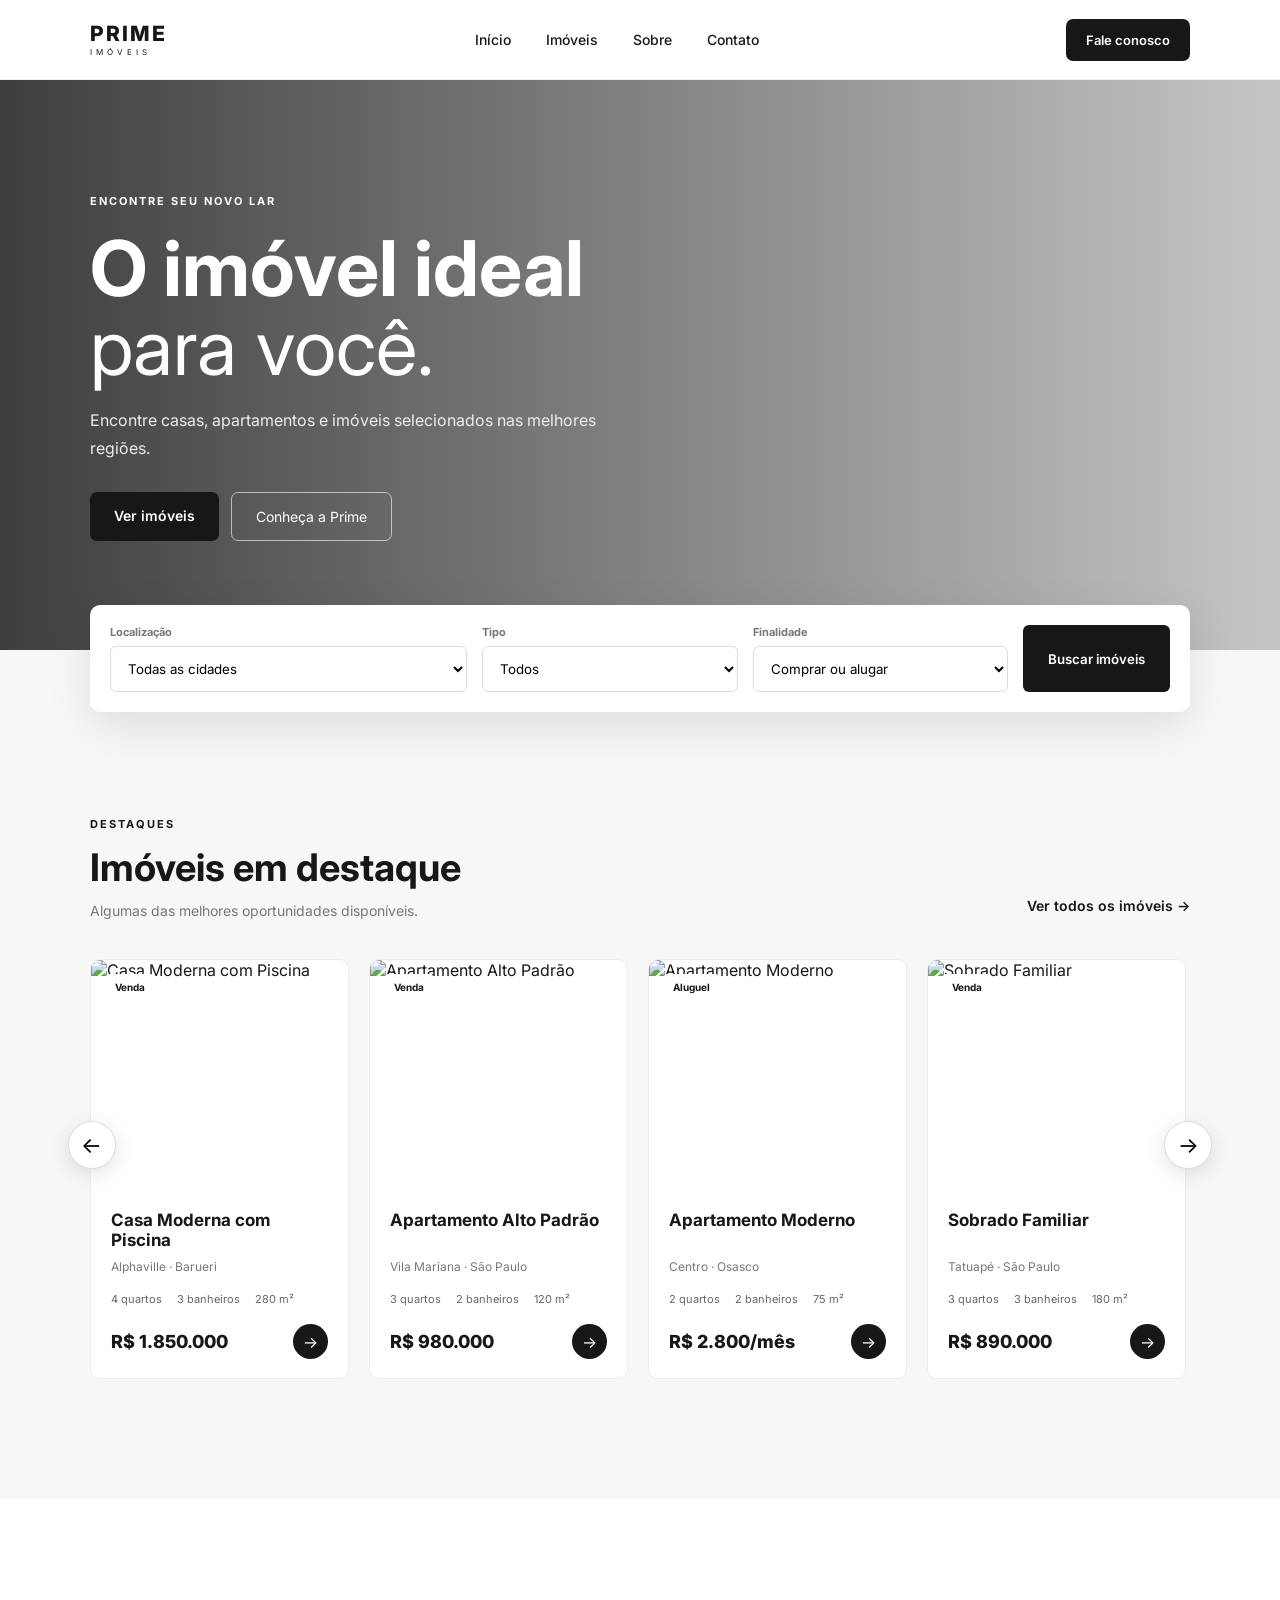
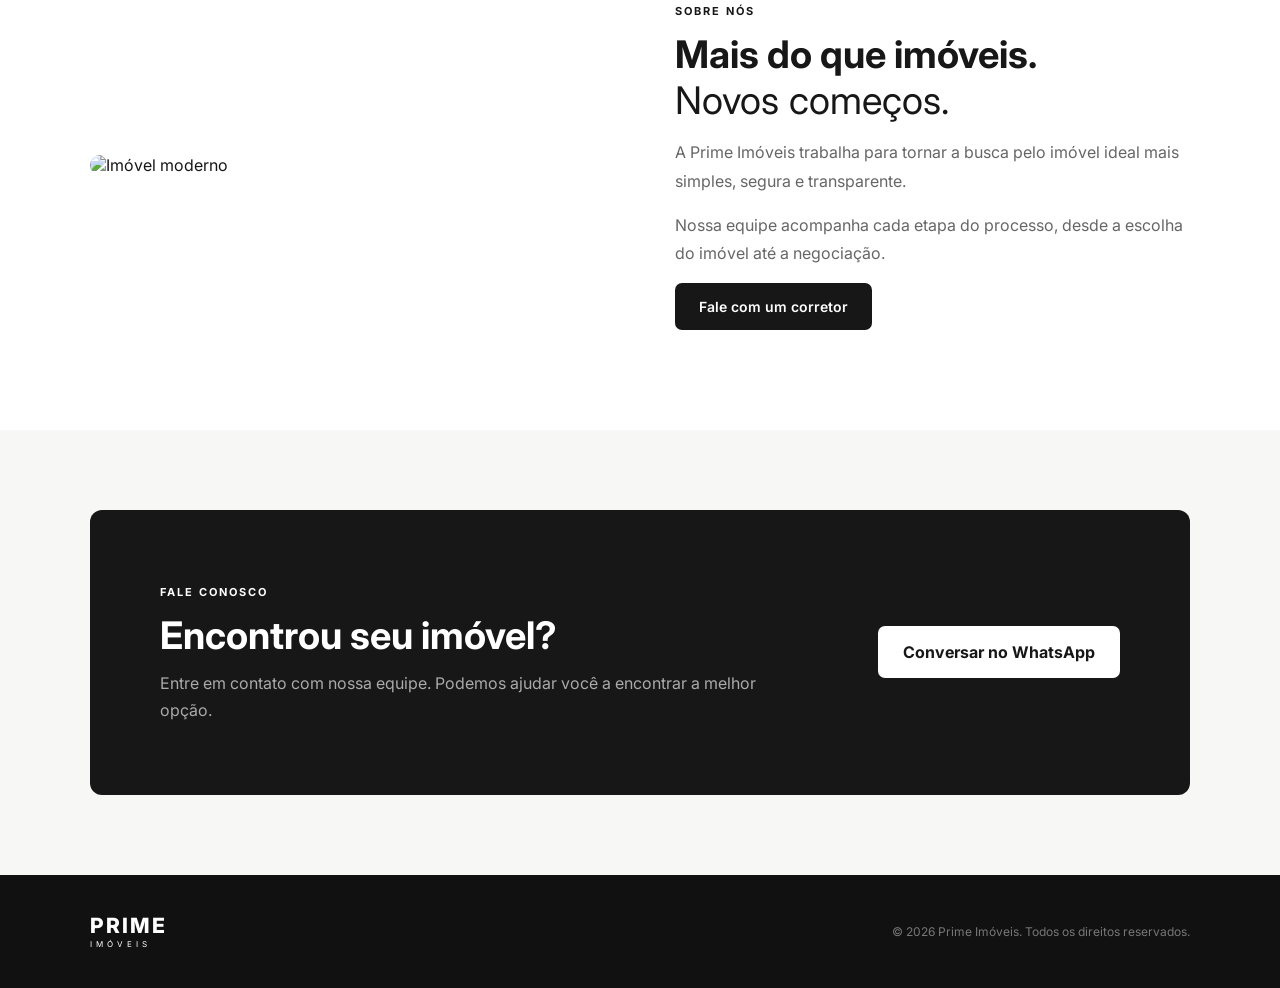
==== index.html @ d9574c22 "Add files via upload" ====
<!DOCTYPE html>
<html lang="pt-BR">

<head>

    <meta charset="UTF-8">

    <meta name="viewport" content="width=device-width, initial-scale=1.0">

    <link rel="icon" type="image/png" href="prime-imoveis-favicon.png">

    <title>Prime Imóveis</title>

    <link rel="stylesheet" href="style.css">

    <link rel="preconnect" href="https://fonts.googleapis.com">

    <link rel="preconnect"
          href="https://fonts.gstatic.com"
          crossorigin>

    <link
        href="https://fonts.googleapis.com/css2?family=Inter:wght@400;500;600;700;800&display=swap"
        rel="stylesheet"
    >

</head>


<body>


<!-- ================= HEADER ================= -->

<header class="header">

    <a href="index.html" class="logo">

        <span>PRIME</span>
        <small>IMÓVEIS</small>

    </a>


    <nav>

        <a href="#inicio">Início</a>

        <a href="#imoveis">Imóveis</a>

        <a href="#sobre">Sobre</a>

        <a href="#contato">Contato</a>

    </nav>


    <a
        href="#contato"
        class="btn-header"
    >
        Fale conosco
    </a>

</header>



<!-- ================= HERO ================= -->

<main>

<section class="hero" id="inicio">

    <div class="hero-content">

        <span class="tag">
            ENCONTRE SEU NOVO LAR
        </span>


        <h1>

            O imóvel ideal<br>

            <span>para você.</span>

        </h1>


        <p>

            Encontre casas, apartamentos e imóveis
            selecionados nas melhores regiões.

        </p>


        <div class="hero-buttons">

            <a
                href="#imoveis"
                class="btn-primary"
            >
                Ver imóveis
            </a>


            <a
                href="#sobre"
                class="btn-secondary"
            >
                Conheça a Prime
            </a>

        </div>

    </div>

</section>



<!-- ================= BUSCA ================= -->

<section class="search-section">

    <div class="search-box">


        <div class="search-item">

            <label>
                Localização
            </label>


            <select id="homeLocalizacao">

                <option value="">
                    Todas as cidades
                </option>

                <option value="Barueri">
                    Barueri
                </option>

                <option value="São Paulo">
                    São Paulo
                </option>

                <option value="Osasco">
                    Osasco
                </option>

                <option value="Santo André">
                    Santo André
                </option>

                <option value="Guarulhos">
                    Guarulhos
                </option>

                <option value="Carapicuíba">
                    Carapicuíba
                </option>

                <option value="São Bernardo do Campo">
                    São Bernardo do Campo
                </option>

                <option value="São Caetano do Sul">
                    São Caetano do Sul
                </option>

                <option value="Campinas">
                    Campinas
                </option>

                <option value="Sorocaba">
                    Sorocaba
                </option>

            </select>

        </div>



        <div class="search-item">

            <label>
                Tipo
            </label>


            <select id="homeTipo">

                <option value="">
                    Todos
                </option>

                <option value="Casa">
                    Casa
                </option>

                <option value="Apartamento">
                    Apartamento
                </option>

                <option value="Sobrado">
                    Sobrado
                </option>

                <option value="Studio">
                    Studio
                </option>

                <option value="Cobertura">
                    Cobertura
                </option>

            </select>

        </div>



        <div class="search-item">

            <label>
                Finalidade
            </label>


            <select id="homeFinalidade">

                <option value="">
                    Comprar ou alugar
                </option>

                <option value="Venda">
                    Venda
                </option>

                <option value="Aluguel">
                    Aluguel
                </option>

            </select>

        </div>



        <button
            class="btn-search"
            onclick="buscarImoveis()"
        >
            Buscar imóveis
        </button>


    </div>

</section>



<!-- ================= IMÓVEIS ================= -->

<section
    class="properties-section"
    id="imoveis"
>


    <div class="section-header">


        <div>

            <span class="section-tag">
                DESTAQUES
            </span>


            <h2>
                Imóveis em destaque
            </h2>


            <p>
                Algumas das melhores oportunidades disponíveis.
            </p>

        </div>



        <a
            href="imoveis.html"
            class="see-all"
        >
            Ver todos os imóveis →
        </a>


    </div>



    <!-- CARROSSEL -->

    <div class="carousel-wrapper">


        <button
            class="carousel-button left"
            onclick="rolarImoveis(-1)"
            aria-label="Imóveis anteriores"
        >
            ←
        </button>



        <div
            class="properties-carousel"
            id="carousel"
        >

            <!-- CARDS INSERIDOS PELO JAVASCRIPT -->

        </div>



        <button
            class="carousel-button right"
            onclick="rolarImoveis(1)"
            aria-label="Próximos imóveis"
        >
            →
        </button>


    </div>

</section>



<!-- ================= SOBRE ================= -->

<section
    class="about-section"
    id="sobre"
>


    <div class="about-image">

        <img
            src="https://images.unsplash.com/photo-1600607687939-ce8a6c25118c?auto=format&fit=crop&w=1200&q=80"
            alt="Imóvel moderno"
        >

    </div>



    <div class="about-content">

        <span class="section-tag">
            SOBRE NÓS
        </span>


        <h2>

            Mais do que imóveis.<br>

            <span>Novos começos.</span>

        </h2>


        <p>

            A Prime Imóveis trabalha para tornar a busca
            pelo imóvel ideal mais simples, segura e
            transparente.

        </p>


        <p>

            Nossa equipe acompanha cada etapa do processo,
            desde a escolha do imóvel até a negociação.

        </p>


        <a
            href="#contato"
            class="btn-primary"
        >
            Fale com um corretor
        </a>

    </div>

</section>



<!-- ================= CONTATO ================= -->

<section
    class="contact-section"
    id="contato"
>


    <div>

        <span class="section-tag">
            FALE CONOSCO
        </span>


        <h2>
            Encontrou seu imóvel?
        </h2>


        <p>

            Entre em contato com nossa equipe.
            Podemos ajudar você a encontrar a melhor opção.

        </p>

    </div>



    <a
        href="https://wa.me/5511999999999"
        target="_blank"
        rel="noopener noreferrer"
        class="btn-whatsapp"
    >
        Conversar no WhatsApp
    </a>


</section>

</main>



<!-- ================= MODAL ================= -->

<div
    class="modal"
    id="modal"
>


    <div class="modal-content">


        <button
            class="modal-close"
            onclick="fecharModal()"
            aria-label="Fechar"
        >
            ×
        </button>


        <img
            id="modalImagem"
            src=""
            alt=""
        >


        <div class="modal-info">


            <span id="modalFinalidade"></span>


            <h2 id="modalTitulo"></h2>


            <p id="modalLocalizacao"></p>


            <div class="modal-details">

                <span id="modalQuartos"></span>

                <span id="modalBanheiros"></span>

                <span id="modalArea"></span>

            </div>


            <strong id="modalPreco"></strong>


            <a
                id="modalWhatsapp"
                href="#"
                target="_blank"
                rel="noopener noreferrer"
                class="btn-primary"
            >
                Tenho interesse
            </a>


        </div>

    </div>

</div>



<!-- ================= FOOTER ================= -->

<footer>


    <a href="index.html" class="logo">

        <span>PRIME</span>

        <small>IMÓVEIS</small>

    </a>


    <p>
        © 2026 Prime Imóveis. Todos os direitos reservados.
    </p>


</footer>



<script src="script.js"></script>

</body>

</html>
---- style.css ----
/* =========================
   RESET
========================= */

* {
    margin: 0;
    padding: 0;
    box-sizing: border-box;
}

html {
    scroll-behavior: smooth;
}

body {
    font-family: "Inter", sans-serif;
    background: #f7f7f5;
    color: #171717;
    padding-top: 80px;
}

a {
    text-decoration: none;
    color: inherit;
}

button,
select {
    font-family: inherit;
}


/* =========================
   HEADER
========================= */

.header {
    height: 80px;
    padding: 0 7%;
    display: flex;
    align-items: center;
    justify-content: space-between;
    background: white;
    border-bottom: 1px solid #eeeeee;

    position: fixed;
    top: 0;
    left: 0;
    right: 0;

    z-index: 1000;
}


/* LOGO */

.logo {
    display: flex;
    flex-direction: column;
    line-height: 1;
    cursor: pointer;

    transition:
        opacity .25s ease,
        transform .25s ease;
}

.logo:hover {
    opacity: .75;
    transform: translateY(-1px);
}

.logo span {
    font-size: 21px;
    font-weight: 800;
    letter-spacing: 2px;
}

.logo small {
    font-size: 8px;
    letter-spacing: 4px;
    margin-top: 4px;
}


/* MENU */

.header nav {
    display: flex;
    gap: 35px;
}

.header nav a {
    position: relative;

    font-size: 14px;
    font-weight: 500;

    transition:
        opacity .25s ease,
        transform .25s ease;
}


/* LINHA DO MENU */

.header nav a::after {
    content: "";

    position: absolute;

    left: 0;
    bottom: -8px;

    width: 100%;
    height: 2px;

    background: #171717;

    transform: scaleX(0);
    transform-origin: left center;

    transition:
        transform .35s cubic-bezier(.4, 0, .2, 1);
}


/* HOVER DO MENU */

.header nav a:hover {
    opacity: .55;
    transform: translateY(-1px);
}


/* A LINHA CRESCE SUAVEMENTE */

.header nav a:hover::after {
    transform: scaleX(1);
}


/* =========================
   BOTÃO HEADER
========================= */

.btn-header {
    background: #171717;
    color: white;

    padding: 13px 20px;

    border-radius: 7px;

    font-size: 13px;
    font-weight: 600;

    transition:
        transform .25s ease,
        background .25s ease,
        box-shadow .25s ease;
}

.btn-header:hover {
    background: #2b2b2b;

    transform: translateY(-2px);

    box-shadow:
        0 8px 20px rgba(0, 0, 0, .15);
}

.btn-header:active {
    transform: translateY(0);
}


/* =========================
   HERO
========================= */

.hero {
    min-height: 570px;

    display: flex;
    align-items: center;

    padding: 70px 7%;

    background:
        linear-gradient(
            90deg,
            rgba(0, 0, 0, .75),
            rgba(0, 0, 0, .20)
        ),
        url("https://images.unsplash.com/photo-1600607687920-4e2a09cf159d?auto=format&fit=crop&w=1800&q=80");

    background-size: cover;
    background-position: center;

    color: white;
}

.hero-content {
    max-width: 650px;
}

.tag,
.section-tag {
    font-size: 11px;
    font-weight: 700;
    letter-spacing: 2px;
}

.hero h1 {
    font-size: clamp(48px, 6vw, 78px);
    line-height: 1.03;
    margin: 20px 0;
}

.hero h1 span {
    font-weight: 400;
}

.hero p {
    max-width: 520px;
    line-height: 1.7;
    color: #eeeeee;
}

.hero-buttons {
    display: flex;
    gap: 12px;
    margin-top: 30px;
}


/* =========================
   BOTÕES
========================= */

.btn-primary {
    display: inline-block;

    background: #171717;
    color: white;

    padding: 15px 24px;

    border-radius: 7px;

    font-size: 14px;
    font-weight: 600;

    border: none;
    cursor: pointer;

    transition:
        transform .25s ease,
        box-shadow .25s ease,
        background .25s ease;
}

.btn-primary:hover {
    background: #292929;

    transform: translateY(-3px);

    box-shadow:
        0 10px 25px rgba(0, 0, 0, .18);
}

.btn-primary:active {
    transform: translateY(-1px);
}


.btn-secondary {
    display: inline-block;

    border: 1px solid rgba(255, 255, 255, .6);
    color: white;

    padding: 15px 24px;

    border-radius: 7px;

    font-size: 14px;

    transition:
        transform .25s ease,
        background .25s ease,
        border-color .25s ease,
        box-shadow .25s ease;
}

.btn-secondary:hover {
    transform: translateY(-3px);

    background: rgba(255, 255, 255, .12);

    border-color: white;

    box-shadow:
        0 10px 25px rgba(0, 0, 0, .12);
}

.btn-secondary:active {
    transform: translateY(-1px);
}


/* =========================
   BUSCA
========================= */

.search-section {
    padding: 0 7%;
    margin-top: -45px;
    position: relative;
}

.search-box {
    background: white;

    padding: 20px;

    border-radius: 10px;

    box-shadow:
        0 15px 45px rgba(0, 0, 0, .10);

    display: grid;

    grid-template-columns:
        1.4fr
        1fr
        1fr
        auto;

    gap: 15px;
}

.search-item {
    display: flex;
    flex-direction: column;
    gap: 7px;
}

.search-item label,
.catalog-filters label {
    font-size: 11px;
    font-weight: 700;
    color: #777;
}

select {
    border: 1px solid #dddddd;
    background: white;

    padding: 13px;

    border-radius: 6px;

    outline: none;

    transition:
        border-color .2s ease,
        box-shadow .2s ease;
}

select:focus {
    border-color: #999;

    box-shadow:
        0 0 0 3px rgba(0, 0, 0, .05);
}

.btn-search {
    border: none;

    background: #171717;
    color: white;

    border-radius: 6px;

    padding: 0 25px;

    font-weight: 600;

    cursor: pointer;

    transition:
        background .25s ease,
        transform .25s ease,
        box-shadow .25s ease;
}

.btn-search:hover {
    background: #292929;

    transform: translateY(-2px);

    box-shadow:
        0 8px 18px rgba(0, 0, 0, .12);
}

.btn-search:active {
    transform: translateY(0);
}


/* =========================
   SEÇÃO IMÓVEIS
========================= */

.properties-section {
    padding: 100px 7%;
}

.section-header {
    display: flex;
    align-items: end;
    justify-content: space-between;

    margin-bottom: 35px;
}

.section-header h2,
.about-content h2,
.contact-section h2,
.catalog-top h1 {
    font-size: 38px;
    margin: 12px 0;
}

.section-header p,
.catalog-top p {
    color: #777;
    font-size: 14px;
}


/* VER TODOS */

.see-all {
    position: relative;

    font-size: 14px;
    font-weight: 600;

    padding-bottom: 5px;

    transition:
        opacity .25s ease,
        transform .25s ease;
}

.see-all::after {
    content: "";

    position: absolute;

    left: 0;
    bottom: 0;

    width: 100%;
    height: 1px;

    background: #171717;

    transform: scaleX(0);
    transform-origin: left;

    transition:
        transform .3s ease;
}

.see-all:hover {
    opacity: .65;
    transform: translateX(3px);
}

.see-all:hover::after {
    transform: scaleX(1);
}


/* =========================
   CARROSSEL
========================= */

.carousel-wrapper {
    position: relative;
    width: 100%;
}

.properties-carousel {
    display: flex;

    gap: 20px;

    overflow-x: auto;

    scroll-behavior: smooth;

    scroll-snap-type: x mandatory;

    scrollbar-width: none;

    padding: 5px 2px 20px;
}

.properties-carousel::-webkit-scrollbar {
    display: none;
}


.properties-carousel .property-card {
    flex: 0 0 calc(25% - 15px);

    scroll-snap-align: start;
}


/* =========================
   CARD
========================= */

.property-card {
    min-width: 0;

    background: white;

    border-radius: 10px;

    overflow: hidden;

    border: 1px solid #eeeeee;

    height: 420px;

    display: flex;
    flex-direction: column;

    cursor: pointer;

    transition:
        transform .3s ease,
        box-shadow .3s ease,
        border-color .3s ease;
}


/* HOVER */

.property-card:hover {
    transform: translateY(-5px);

    box-shadow:
        0 12px 35px rgba(0, 0, 0, .10);

    border-color: #e2e2e2;
}


/* FOCO PELO TECLADO */

.property-card:focus-visible {
    outline: 3px solid #171717;
    outline-offset: 3px;
}


/* IMAGEM */

.property-image {
    height: 230px;

    position: relative;

    flex-shrink: 0;

    overflow: hidden;
}

.property-image img {
    width: 100%;
    height: 100%;

    object-fit: cover;

    transition:
        transform .5s ease;
}


/* LEVE ZOOM AO PASSAR O MOUSE */

.property-card:hover .property-image img {
    transform: scale(1.035);
}


/* ETIQUETA */

.property-label {
    position: absolute;

    top: 14px;
    left: 14px;

    background: white;

    padding: 7px 10px;

    border-radius: 5px;

    font-size: 10px;
    font-weight: 700;
}


/* INFORMAÇÕES */

.property-info {
    padding: 20px;

    display: flex;
    flex-direction: column;

    flex: 1;
}


/* TÍTULO */

.property-info h3 {
    font-size: 17px;
    line-height: 1.2;

    margin-bottom: 8px;

    min-height: 41px;
}


/* LOCALIZAÇÃO */

.property-location {
    color: #777;

    font-size: 12px;

    margin-bottom: 18px;

    min-height: 15px;
}


/* DETALHES */

.property-details {
    display: flex;

    gap: 15px;

    font-size: 11px;

    color: #666;

    margin-bottom: 18px;

    min-height: 14px;
}


/* PREÇO + SETA */

.property-bottom {
    display: flex;

    align-items: center;
    justify-content: space-between;

    margin-top: auto;
}

.property-price {
    font-size: 18px;
    font-weight: 800;
}


/* =========================
   SETA VISUAL DO CARD
========================= */

.property-arrow {
    width: 35px;
    height: 35px;

    border: none;

    border-radius: 50%;

    background: #171717;
    color: white;

    display: flex;
    align-items: center;
    justify-content: center;

    font-size: 16px;

    transition:
        transform .25s ease,
        background .25s ease,
        box-shadow .25s ease;
}


/* A seta acompanha o hover do card */

.property-card:hover .property-arrow {
    transform: translateX(3px);

    background: #333;

    box-shadow:
        0 5px 15px rgba(0, 0, 0, .12);
}


/* =========================
   SETAS DO CARROSSEL
========================= */

.carousel-button {
    position: absolute;

    top: 43%;

    transform: translateY(-50%);

    z-index: 10;

    width: 48px;
    height: 48px;

    border-radius: 50%;

    border: 1px solid #ddd;

    background: white;

    font-size: 22px;

    cursor: pointer;

    box-shadow:
        0 5px 20px rgba(0, 0, 0, .12);

    transition:
        transform .2s ease,
        box-shadow .2s ease,
        background .2s ease;
}

.carousel-button:hover {
    transform:
        translateY(-50%)
        scale(1.08);

    background: #fafafa;

    box-shadow:
        0 8px 25px rgba(0, 0, 0, .18);
}

.carousel-button:active {
    transform:
        translateY(-50%)
        scale(.95);
}

.carousel-button.left {
    left: -22px;
}

.carousel-button.right {
    right: -22px;
}


/* =========================
   SOBRE
========================= */

.about-section {
    padding: 100px 7%;

    display: grid;

    grid-template-columns: 1fr 1fr;

    gap: 70px;

    align-items: center;

    background: white;
}

.about-image img {
    width: 100%;
    height: 500px;

    object-fit: cover;

    border-radius: 10px;
}

.about-content p {
    color: #666;

    line-height: 1.8;

    margin: 15px 0;
}

.about-content h2 span {
    font-weight: 400;
}


/* =========================
   CONTATO
========================= */

.contact-section {
    margin: 80px 7%;

    padding: 70px;

    background: #171717;

    color: white;

    border-radius: 12px;

    display: flex;

    align-items: center;
    justify-content: space-between;

    gap: 30px;
}

.contact-section p {
    color: #aaa;

    max-width: 600px;

    line-height: 1.7;
}


/* BOTÃO WHATSAPP */

.btn-whatsapp {
    background: white;
    color: #171717;

    padding: 16px 25px;

    border-radius: 7px;

    font-weight: 700;

    white-space: nowrap;

    display: inline-block;

    transition:
        transform .25s ease,
        box-shadow .25s ease,
        background .25s ease;
}

.btn-whatsapp:hover {
    transform: translateY(-3px);

    background: #f2f2f2;

    box-shadow:
        0 10px 25px rgba(0, 0, 0, .18);
}

.btn-whatsapp:active {
    transform: translateY(-1px);
}


/* =========================
   PÁGINA TODOS
========================= */

.all-properties {
    padding: 70px 7% 100px;
}

.catalog-top {
    margin-bottom: 40px;
}


/* VOLTAR */

.back-button {
    display: block;

    width: fit-content;

    margin-bottom: 28px;

    font-size: 14px;
    font-weight: 600;

    color: #555;

    transition:
        transform .25s ease,
        color .25s ease;
}

.back-button:hover {
    color: #171717;

    transform: translateX(-4px);
}


/* FILTROS */

.catalog-filters {
    display: grid;

    grid-template-columns:
        1fr 1fr 1fr;

    gap: 15px;

    background: white;

    padding: 20px;

    border-radius: 10px;

    margin-bottom: 40px;

    border: 1px solid #eee;
}

.catalog-filters div {
    display: flex;

    flex-direction: column;

    gap: 7px;
}


/* GRID */

.all-properties-grid {
    display: grid;

    grid-template-columns:
        repeat(4, 1fr);

    gap: 25px;
}


/* CARDS DO CATÁLOGO */

.all-properties-grid .property-card {
    height: 420px;
}


/* =========================
   MODAL
========================= */

.modal {
    position: fixed;

    inset: 0;

    background: rgba(0, 0, 0, .7);

    display: none;

    align-items: center;
    justify-content: center;

    padding: 20px;

    z-index: 1100;
}

.modal.active {
    display: flex;
}

.modal-content {
    width: 900px;

    max-width: 100%;

    max-height: 90vh;

    overflow: auto;

    background: white;

    border-radius: 12px;

    position: relative;

    animation: modalEntrada .25s ease;
}

@keyframes modalEntrada {

    from {
        opacity: 0;
        transform: translateY(15px) scale(.98);
    }

    to {
        opacity: 1;
        transform: translateY(0) scale(1);
    }

}

.modal-content > img {
    width: 100%;
    height: 350px;

    object-fit: cover;
}

.modal-info {
    padding: 30px;
}

.modal-info > span {
    font-size: 11px;
    font-weight: 700;
}

.modal-info h2 {
    margin: 10px 0;
    font-size: 28px;
}

.modal-info p {
    color: #777;
}

.modal-details {
    display: flex;

    gap: 20px;

    margin: 20px 0;
}

.modal-info strong {
    display: block;

    font-size: 25px;

    margin-bottom: 25px;
}

.modal-close {
    position: absolute;

    right: 15px;
    top: 15px;

    width: 40px;
    height: 40px;

    border: none;

    border-radius: 50%;

    background: white;

    font-size: 25px;

    cursor: pointer;

    z-index: 2;

    transition:
        transform .2s ease,
        background .2s ease;
}

.modal-close:hover {
    transform: rotate(90deg);

    background: #f0f0f0;
}


/* =========================
   FOOTER
========================= */

footer {
    background: #111;

    color: white;

    padding: 40px 7%;

    display: flex;

    align-items: center;
    justify-content: space-between;
}

footer p {
    color: #777;

    font-size: 12px;
}


/* =========================
   RESPONSIVO
========================= */

@media (max-width: 1100px) {

    .properties-carousel .property-card {
        flex-basis:
            calc(33.333% - 14px);
    }

    .all-properties-grid {
        grid-template-columns:
            repeat(3, 1fr);
    }

}


@media (max-width: 800px) {

    .header nav,
    .btn-header {
        display: none;
    }

    .search-box {
        grid-template-columns: 1fr;
    }

    .btn-search {
        padding: 15px;
    }

    .properties-carousel .property-card {
        flex-basis:
            calc(50% - 10px);
    }

    .about-section {
        grid-template-columns: 1fr;
    }

    .contact-section {
        flex-direction: column;

        align-items: flex-start;

        padding: 40px;
    }

    .all-properties-grid {
        grid-template-columns:
            repeat(2, 1fr);
    }

}


@media (max-width: 550px) {

    body {
        padding-top: 70px;
    }

    .header {
        height: 70px;
    }

    .hero {
        min-height: 500px;
    }

    .hero h1 {
        font-size: 45px;
    }

    .hero-buttons {
        flex-direction: column;
        align-items: flex-start;
    }

    .section-header {
        display: block;
    }

    .see-all {
        display: inline-block;

        margin-top: 20px;
    }

    .properties-carousel .property-card {
        flex-basis: 85%;
    }

    .carousel-button {
        width: 38px;
        height: 38px;
    }

    .carousel-button.left {
        left: -8px;
    }

    .carousel-button.right {
        right: -8px;
    }

    .catalog-filters {
        grid-template-columns: 1fr;
    }

    .all-properties-grid {
        grid-template-columns: 1fr;
    }

    .about-image img {
        height: 350px;
    }

    footer {
        flex-direction: column;

        gap: 20px;

        align-items: flex-start;
    }

}
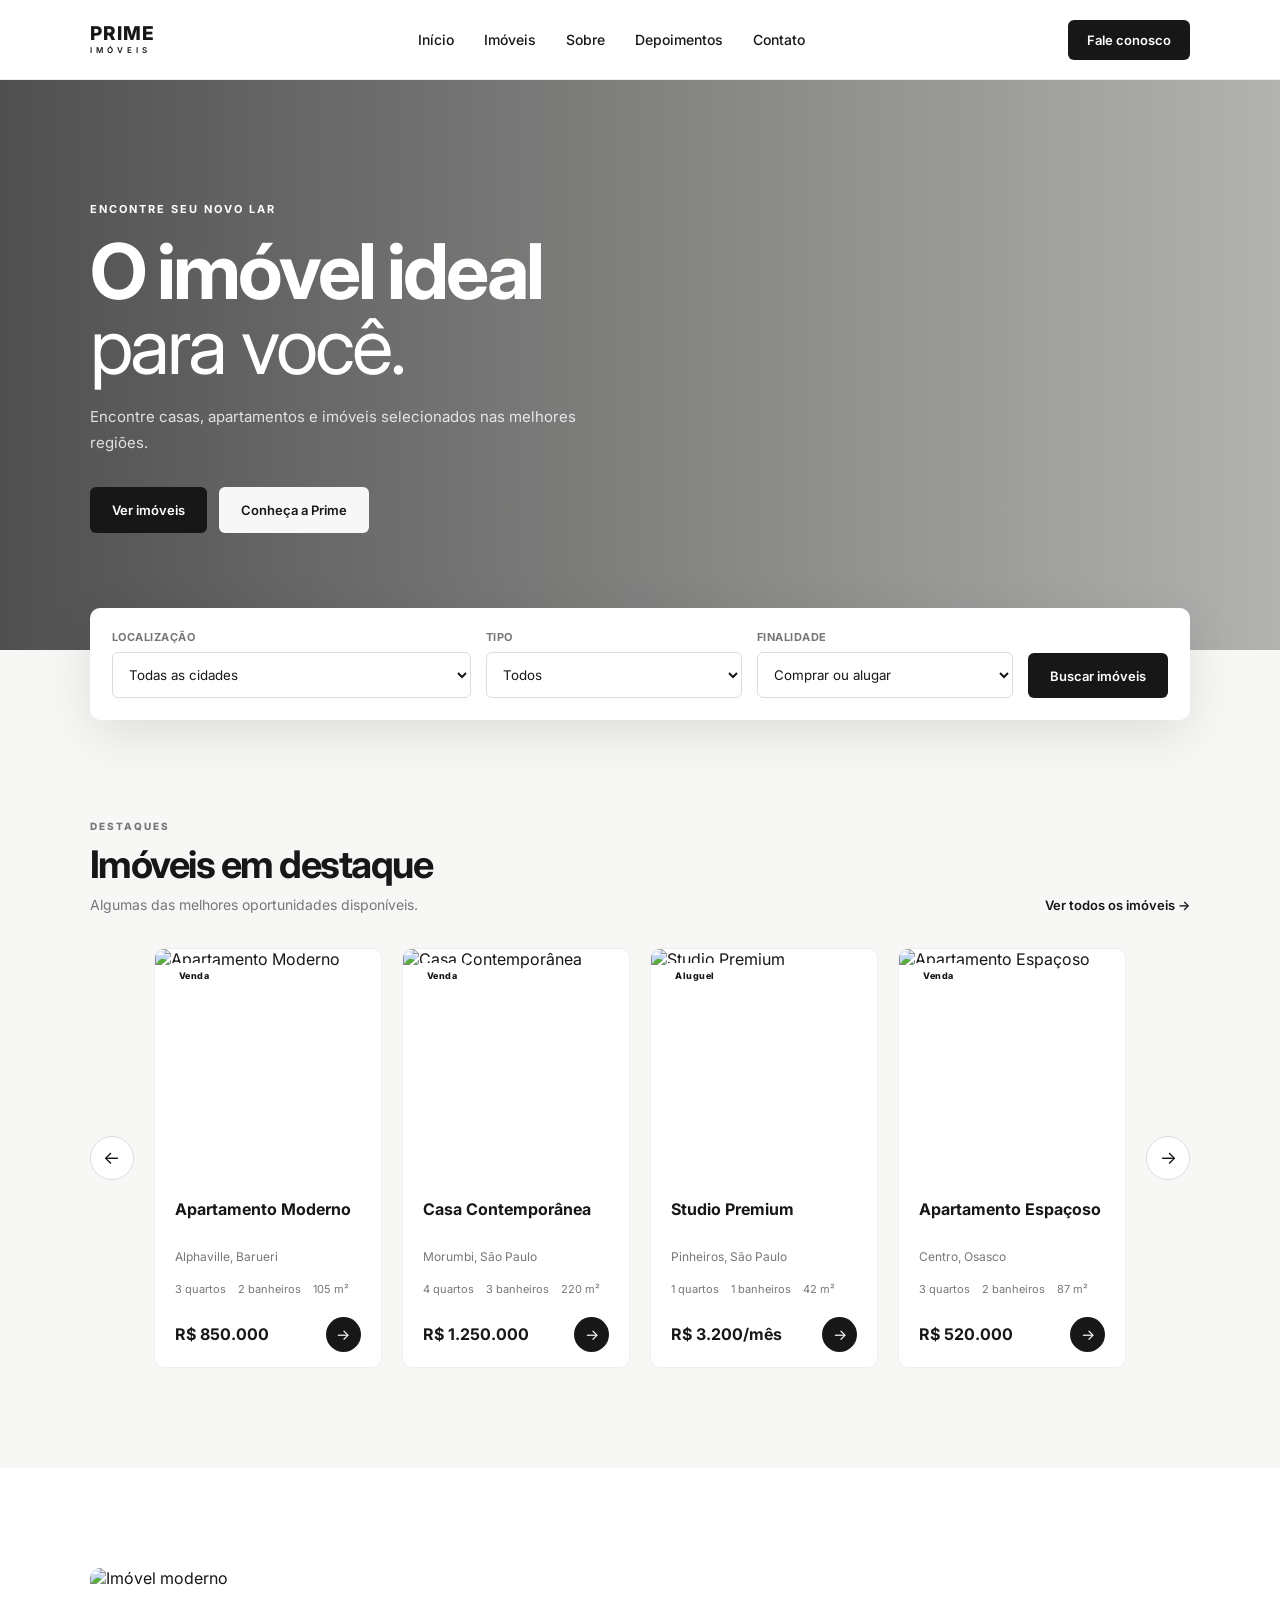
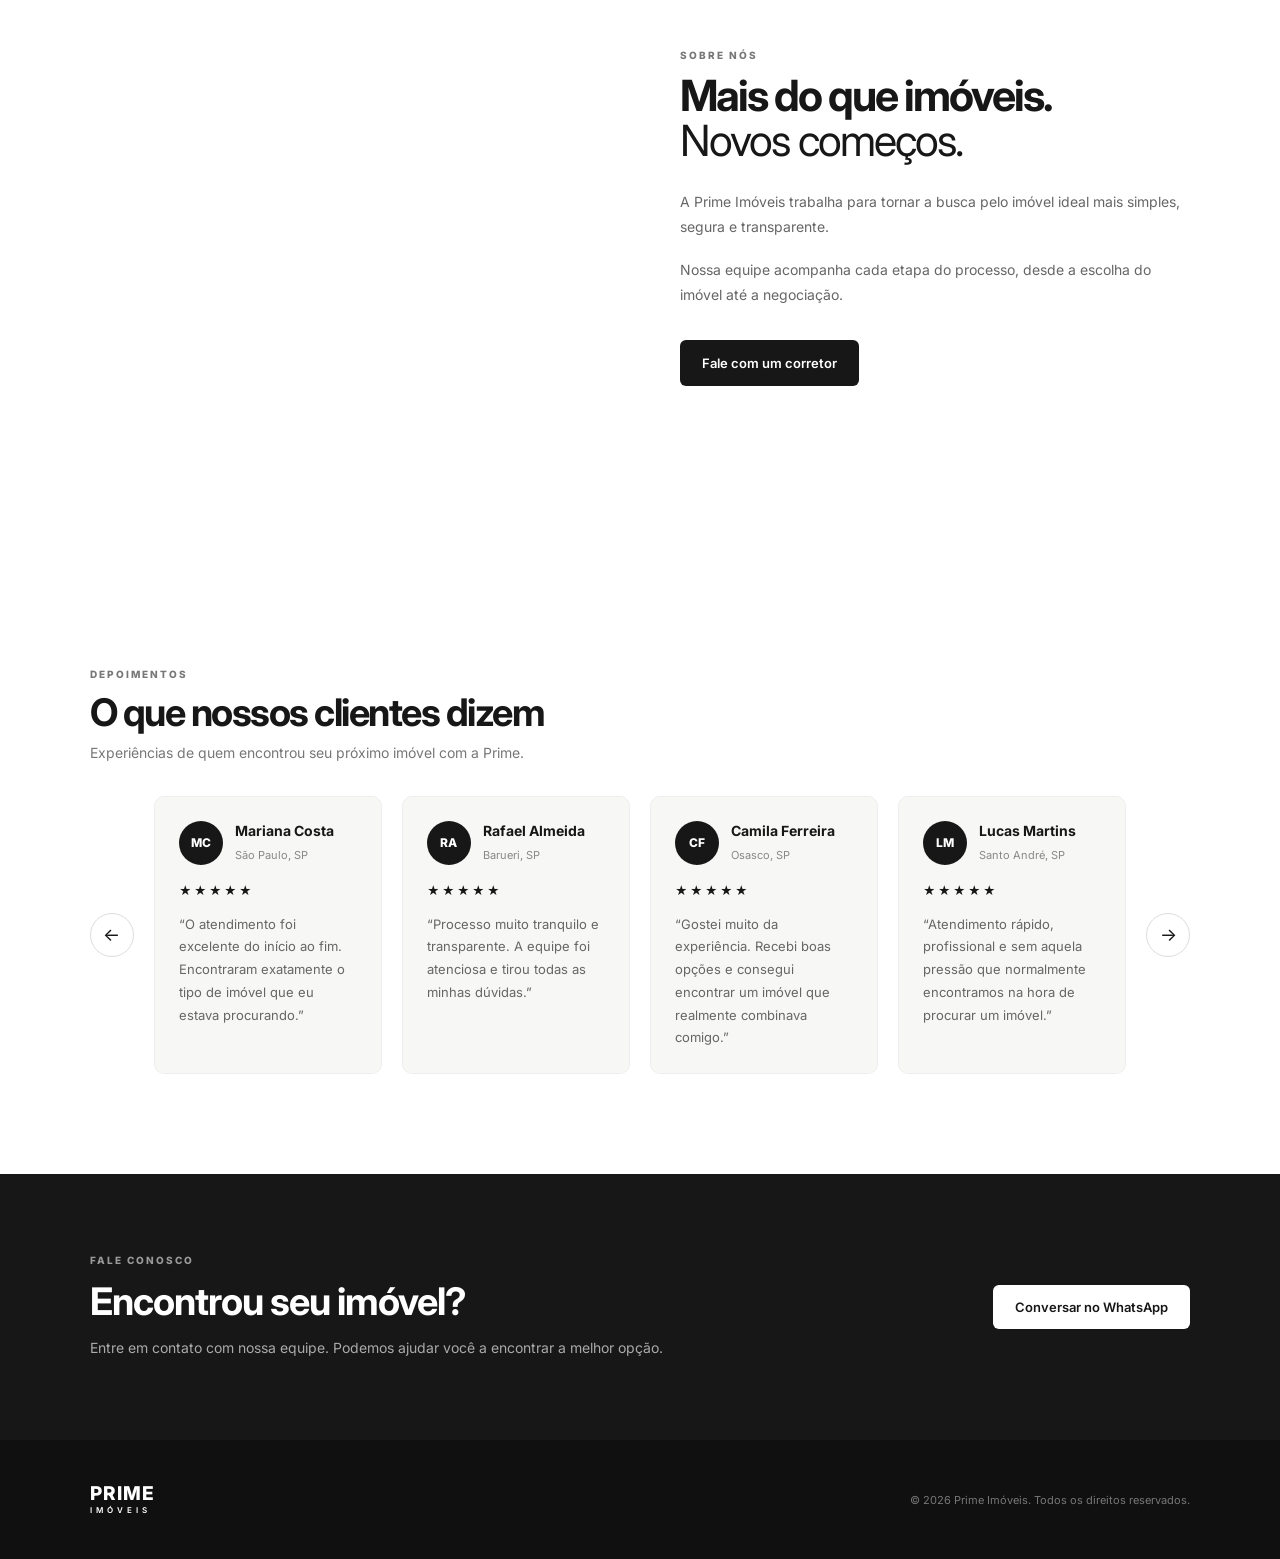
==== commit 345e4f28: "Add files via upload new" ====
--- a/index.html
+++ b/index.html
@@ -2,71 +2,51 @@
 <html lang="pt-BR">
 
 <head>
-
     <meta charset="UTF-8">
 
     <meta name="viewport" content="width=device-width, initial-scale=1.0">
 
-    <link rel="icon" type="image/png" href="prime-imoveis-favicon.png">
+    <link
+        rel="icon"
+        type="image/png"
+        href="prime-imoveis-favicon.png"
+    >
 
     <title>Prime Imóveis</title>
 
     <link rel="stylesheet" href="style.css">
 
     <link rel="preconnect" href="https://fonts.googleapis.com">
-
-    <link rel="preconnect"
-          href="https://fonts.gstatic.com"
-          crossorigin>
+    <link rel="preconnect" href="https://fonts.gstatic.com" crossorigin>
 
     <link
         href="https://fonts.googleapis.com/css2?family=Inter:wght@400;500;600;700;800&display=swap"
         rel="stylesheet"
     >
-
 </head>
 
-
 <body>
 
-
-<!-- ================= HEADER ================= -->
-
 <header class="header">
 
     <a href="index.html" class="logo">
-
         <span>PRIME</span>
         <small>IMÓVEIS</small>
-
     </a>
 
-
     <nav>
-
         <a href="#inicio">Início</a>
-
         <a href="#imoveis">Imóveis</a>
-
         <a href="#sobre">Sobre</a>
-
+        <a href="#feedbacks">Depoimentos</a>
         <a href="#contato">Contato</a>
-
     </nav>
 
-
-    <a
-        href="#contato"
-        class="btn-header"
-    >
+    <a href="#contato" class="btn-header">
         Fale conosco
     </a>
 
 </header>
-
-
-
-<!-- ================= HERO ================= -->
 
 <main>
 
@@ -78,38 +58,23 @@
             ENCONTRE SEU NOVO LAR
         </span>
 
-
         <h1>
-
             O imóvel ideal<br>
-
             <span>para você.</span>
-
         </h1>
 
-
         <p>
-
             Encontre casas, apartamentos e imóveis
             selecionados nas melhores regiões.
-
         </p>
 
-
         <div class="hero-buttons">
 
-            <a
-                href="#imoveis"
-                class="btn-primary"
-            >
+            <a href="#imoveis" class="btn-primary">
                 Ver imóveis
             </a>
 
-
-            <a
-                href="#sobre"
-                class="btn-secondary"
-            >
+            <a href="#sobre" class="btn-secondary">
                 Conheça a Prime
             </a>
 
@@ -119,139 +84,66 @@
 
 </section>
 
-
-
-<!-- ================= BUSCA ================= -->
-
 <section class="search-section">
 
     <div class="search-box">
 
-
         <div class="search-item">
 
-            <label>
-                Localização
-            </label>
-
+            <label>Localização</label>
 
             <select id="homeLocalizacao">
 
-                <option value="">
-                    Todas as cidades
-                </option>
-
-                <option value="Barueri">
-                    Barueri
-                </option>
-
-                <option value="São Paulo">
-                    São Paulo
-                </option>
-
-                <option value="Osasco">
-                    Osasco
-                </option>
-
-                <option value="Santo André">
-                    Santo André
-                </option>
-
-                <option value="Guarulhos">
-                    Guarulhos
-                </option>
-
-                <option value="Carapicuíba">
-                    Carapicuíba
-                </option>
-
-                <option value="São Bernardo do Campo">
-                    São Bernardo do Campo
-                </option>
-
-                <option value="São Caetano do Sul">
-                    São Caetano do Sul
-                </option>
-
-                <option value="Campinas">
-                    Campinas
-                </option>
-
-                <option value="Sorocaba">
-                    Sorocaba
-                </option>
+                <option value="">Todas as cidades</option>
+
+                <option value="Barueri">Barueri</option>
+                <option value="São Paulo">São Paulo</option>
+                <option value="Osasco">Osasco</option>
+                <option value="Santo André">Santo André</option>
+                <option value="Guarulhos">Guarulhos</option>
+                <option value="Carapicuíba">Carapicuíba</option>
+                <option value="São Bernardo do Campo">São Bernardo do Campo</option>
+                <option value="São Caetano do Sul">São Caetano do Sul</option>
+                <option value="Campinas">Campinas</option>
+                <option value="Sorocaba">Sorocaba</option>
+                <option value="Santana de Parnaíba">Santana de Parnaíba</option>
 
             </select>
 
         </div>
 
-
-
         <div class="search-item">
 
-            <label>
-                Tipo
-            </label>
-
+            <label>Tipo</label>
 
             <select id="homeTipo">
 
-                <option value="">
-                    Todos
-                </option>
-
-                <option value="Casa">
-                    Casa
-                </option>
-
-                <option value="Apartamento">
-                    Apartamento
-                </option>
-
-                <option value="Sobrado">
-                    Sobrado
-                </option>
-
-                <option value="Studio">
-                    Studio
-                </option>
-
-                <option value="Cobertura">
-                    Cobertura
-                </option>
+                <option value="">Todos</option>
+
+                <option value="Casa">Casa</option>
+                <option value="Apartamento">Apartamento</option>
+                <option value="Sobrado">Sobrado</option>
+                <option value="Studio">Studio</option>
+                <option value="Cobertura">Cobertura</option>
 
             </select>
 
         </div>
 
-
-
         <div class="search-item">
 
-            <label>
-                Finalidade
-            </label>
-
+            <label>Finalidade</label>
 
             <select id="homeFinalidade">
 
-                <option value="">
-                    Comprar ou alugar
-                </option>
-
-                <option value="Venda">
-                    Venda
-                </option>
-
-                <option value="Aluguel">
-                    Aluguel
-                </option>
+                <option value="">Comprar ou alugar</option>
+
+                <option value="Venda">Venda</option>
+                <option value="Aluguel">Aluguel</option>
 
             </select>
 
         </div>
-
-
 
         <button
             class="btn-search"
@@ -260,23 +152,13 @@
             Buscar imóveis
         </button>
 
-
     </div>
 
 </section>
 
-
-
-<!-- ================= IMÓVEIS ================= -->
-
-<section
-    class="properties-section"
-    id="imoveis"
->
-
+<section class="properties-section" id="imoveis">
 
     <div class="section-header">
-
 
         <div>
 
@@ -284,36 +166,23 @@
                 DESTAQUES
             </span>
 
-
             <h2>
                 Imóveis em destaque
             </h2>
 
-
             <p>
                 Algumas das melhores oportunidades disponíveis.
             </p>
 
         </div>
 
-
-
-        <a
-            href="imoveis.html"
-            class="see-all"
-        >
+        <a href="imoveis.html" class="see-all">
             Ver todos os imóveis →
         </a>
 
-
-    </div>
-
-
-
-    <!-- CARROSSEL -->
+    </div>
 
     <div class="carousel-wrapper">
-
 
         <button
             class="carousel-button left"
@@ -323,18 +192,10 @@
             ←
         </button>
 
-
-
         <div
             class="properties-carousel"
             id="carousel"
-        >
-
-            <!-- CARDS INSERIDOS PELO JAVASCRIPT -->
-
-        </div>
-
-
+        ></div>
 
         <button
             class="carousel-button right"
@@ -344,31 +205,21 @@
             →
         </button>
 
-
     </div>
 
 </section>
 
-
-
-<!-- ================= SOBRE ================= -->
-
-<section
-    class="about-section"
-    id="sobre"
->
-
+<section class="about-section" id="sobre">
 
     <div class="about-image">
 
         <img
             src="https://images.unsplash.com/photo-1600607687939-ce8a6c25118c?auto=format&fit=crop&w=1200&q=80"
             alt="Imóvel moderno"
-        >
-
-    </div>
-
-
+            loading="lazy"
+        >
+
+    </div>
 
     <div class="about-content">
 
@@ -376,37 +227,22 @@
             SOBRE NÓS
         </span>
 
-
         <h2>
-
             Mais do que imóveis.<br>
-
             <span>Novos começos.</span>
-
         </h2>
 
-
         <p>
-
-            A Prime Imóveis trabalha para tornar a busca
-            pelo imóvel ideal mais simples, segura e
-            transparente.
-
+            A Prime Imóveis trabalha para tornar a busca pelo
+            imóvel ideal mais simples, segura e transparente.
         </p>
 
-
         <p>
-
             Nossa equipe acompanha cada etapa do processo,
             desde a escolha do imóvel até a negociação.
-
         </p>
 
-
-        <a
-            href="#contato"
-            class="btn-primary"
-        >
+        <a href="#contato" class="btn-primary">
             Fale com um corretor
         </a>
 
@@ -414,15 +250,273 @@
 
 </section>
 
-
-
-<!-- ================= CONTATO ================= -->
-
-<section
-    class="contact-section"
-    id="contato"
->
-
+<section class="testimonials-section" id="feedbacks">
+
+    <div class="section-header">
+
+        <div>
+
+            <span class="section-tag">
+                DEPOIMENTOS
+            </span>
+
+            <h2>
+                O que nossos clientes dizem
+            </h2>
+
+            <p>
+                Experiências de quem encontrou seu próximo imóvel com a Prime.
+            </p>
+
+        </div>
+
+    </div>
+
+    <div class="testimonials-wrapper">
+
+        <button
+            class="testimonial-button left"
+            onclick="rolarFeedbacks(-1)"
+            aria-label="Depoimentos anteriores"
+        >
+            ←
+        </button>
+
+        <div
+            class="testimonials-carousel"
+            id="feedbacksCarousel"
+        >
+
+            <article class="testimonial-card">
+
+                <div class="testimonial-top">
+
+                    <div class="testimonial-avatar">
+                        MC
+                    </div>
+
+                    <div>
+                        <h3>Mariana Costa</h3>
+                        <span>São Paulo, SP</span>
+                    </div>
+
+                </div>
+
+                <div class="testimonial-stars">
+                    ★★★★★
+                </div>
+
+                <p>
+                    “O atendimento foi excelente do início ao fim.
+                    Encontraram exatamente o tipo de imóvel que eu
+                    estava procurando.”
+                </p>
+
+            </article>
+
+            <article class="testimonial-card">
+
+                <div class="testimonial-top">
+
+                    <div class="testimonial-avatar">
+                        RA
+                    </div>
+
+                    <div>
+                        <h3>Rafael Almeida</h3>
+                        <span>Barueri, SP</span>
+                    </div>
+
+                </div>
+
+                <div class="testimonial-stars">
+                    ★★★★★
+                </div>
+
+                <p>
+                    “Processo muito tranquilo e transparente.
+                    A equipe foi atenciosa e tirou todas as
+                    minhas dúvidas.”
+                </p>
+
+            </article>
+
+            <article class="testimonial-card">
+
+                <div class="testimonial-top">
+
+                    <div class="testimonial-avatar">
+                        CF
+                    </div>
+
+                    <div>
+                        <h3>Camila Ferreira</h3>
+                        <span>Osasco, SP</span>
+                    </div>
+
+                </div>
+
+                <div class="testimonial-stars">
+                    ★★★★★
+                </div>
+
+                <p>
+                    “Gostei muito da experiência. Recebi boas opções
+                    e consegui encontrar um imóvel que realmente
+                    combinava comigo.”
+                </p>
+
+            </article>
+
+            <article class="testimonial-card">
+
+                <div class="testimonial-top">
+
+                    <div class="testimonial-avatar">
+                        LM
+                    </div>
+
+                    <div>
+                        <h3>Lucas Martins</h3>
+                        <span>Santo André, SP</span>
+                    </div>
+
+                </div>
+
+                <div class="testimonial-stars">
+                    ★★★★★
+                </div>
+
+                <p>
+                    “Atendimento rápido, profissional e sem aquela
+                    pressão que normalmente encontramos na hora
+                    de procurar um imóvel.”
+                </p>
+
+            </article>
+
+            <article class="testimonial-card">
+
+                <div class="testimonial-top">
+
+                    <div class="testimonial-avatar">
+                        JS
+                    </div>
+
+                    <div>
+                        <h3>Juliana Santos</h3>
+                        <span>Guarulhos, SP</span>
+                    </div>
+
+                </div>
+
+                <div class="testimonial-stars">
+                    ★★★★★
+                </div>
+
+                <p>
+                    “A Prime tornou todo o processo muito mais simples.
+                    Desde a primeira conversa até a escolha do imóvel.”
+                </p>
+
+            </article>
+
+            <article class="testimonial-card">
+
+                <div class="testimonial-top">
+
+                    <div class="testimonial-avatar">
+                        AO
+                    </div>
+
+                    <div>
+                        <h3>André Oliveira</h3>
+                        <span>Campinas, SP</span>
+                    </div>
+
+                </div>
+
+                <div class="testimonial-stars">
+                    ★★★★★
+                </div>
+
+                <p>
+                    “Equipe muito prestativa e profissional.
+                    Fiquei bastante satisfeito com todo
+                    o atendimento.”
+                </p>
+
+            </article>
+
+            <article class="testimonial-card">
+
+                <div class="testimonial-top">
+
+                    <div class="testimonial-avatar">
+                        BR
+                    </div>
+
+                    <div>
+                        <h3>Beatriz Rocha</h3>
+                        <span>São Caetano do Sul, SP</span>
+                    </div>
+
+                </div>
+
+                <div class="testimonial-stars">
+                    ★★★★★
+                </div>
+
+                <p>
+                    “Foi uma experiência muito boa. As opções
+                    apresentadas estavam de acordo com o que
+                    eu tinha pedido.”
+                </p>
+
+            </article>
+
+            <article class="testimonial-card">
+
+                <div class="testimonial-top">
+
+                    <div class="testimonial-avatar">
+                        FM
+                    </div>
+
+                    <div>
+                        <h3>Felipe Mendes</h3>
+                        <span>Sorocaba, SP</span>
+                    </div>
+
+                </div>
+
+                <div class="testimonial-stars">
+                    ★★★★★
+                </div>
+
+                <p>
+                    “Atendimento excelente e bastante atenção
+                    aos detalhes. Recomendo para quem está
+                    procurando um novo imóvel.”
+                </p>
+
+            </article>
+
+        </div>
+
+        <button
+            class="testimonial-button right"
+            onclick="rolarFeedbacks(1)"
+            aria-label="Próximos depoimentos"
+        >
+            →
+        </button>
+
+    </div>
+
+</section>
+
+<section class="contact-section" id="contato">
 
     <div>
 
@@ -430,22 +524,16 @@
             FALE CONOSCO
         </span>
 
-
         <h2>
             Encontrou seu imóvel?
         </h2>
 
-
         <p>
-
             Entre em contato com nossa equipe.
             Podemos ajudar você a encontrar a melhor opção.
-
         </p>
 
     </div>
-
-
 
     <a
         href="https://wa.me/5511999999999"
@@ -456,65 +544,90 @@
         Conversar no WhatsApp
     </a>
 
-
 </section>
 
 </main>
-
-
-
-<!-- ================= MODAL ================= -->
 
 <div
     class="modal"
     id="modal"
+    role="dialog"
+    aria-modal="true"
+    aria-labelledby="modalTitulo"
 >
 
-
     <div class="modal-content">
-
 
         <button
             class="modal-close"
             onclick="fecharModal()"
-            aria-label="Fechar"
+            aria-label="Fechar detalhes"
         >
             ×
         </button>
 
-
-        <img
-            id="modalImagem"
-            src=""
-            alt=""
-        >
-
+        <div class="modal-gallery">
+
+            <button
+                class="gallery-arrow gallery-prev"
+                onclick="fotoAnterior(event)"
+                aria-label="Foto anterior"
+            >
+                ‹
+            </button>
+
+            <div
+                class="gallery-image-container"
+                id="galleryContainer"
+            >
+
+                <img
+                    id="modalImagem"
+                    src=""
+                    alt=""
+                >
+
+            </div>
+
+            <button
+                class="gallery-arrow gallery-next"
+                onclick="proximaFoto(event)"
+                aria-label="Próxima foto"
+            >
+                ›
+            </button>
+
+            <div
+                class="gallery-counter"
+                id="galleryCounter"
+            >
+                1 / 5
+            </div>
+
+            <div
+                class="gallery-dots"
+                id="galleryDots"
+            ></div>
+
+        </div>
 
         <div class="modal-info">
 
-
             <span id="modalFinalidade"></span>
 
-
             <h2 id="modalTitulo"></h2>
 
-
             <p id="modalLocalizacao"></p>
 
-
             <div class="modal-details">
 
                 <span id="modalQuartos"></span>
-
                 <span id="modalBanheiros"></span>
-
                 <span id="modalArea"></span>
 
             </div>
 
-
             <strong id="modalPreco"></strong>
-
 
             <a
                 id="modalWhatsapp"
@@ -526,40 +639,28 @@
                 Tenho interesse
             </a>
 
-
         </div>
 
     </div>
 
 </div>
 
-
-
-<!-- ================= FOOTER ================= -->
-
 <footer>
 
-
     <a href="index.html" class="logo">
 
         <span>PRIME</span>
-
         <small>IMÓVEIS</small>
 
     </a>
-
 
     <p>
         © 2026 Prime Imóveis. Todos os direitos reservados.
     </p>
 
-
 </footer>
 
-
-
 <script src="script.js"></script>
 
 </body>
-
 </html>
--- a/style.css
+++ b/style.css
@@ -1,6 +1,9 @@
-/* =========================
-   RESET
-========================= */
+/* =========================================================
+   PRIME IMÓVEIS
+   STYLE.CSS
+========================================================= */
+
+/* ================= RESET ================= */
 
 * {
     margin: 0;
@@ -19,203 +22,149 @@
     padding-top: 80px;
 }
 
+body.modal-open {
+    overflow: hidden;
+}
+
 a {
     text-decoration: none;
     color: inherit;
 }
 
 button,
+input,
 select {
     font-family: inherit;
 }
 
-
-/* =========================
-   HEADER
-========================= */
+/* ================= HEADER ================= */
 
 .header {
-    height: 80px;
-    padding: 0 7%;
-    display: flex;
-    align-items: center;
-    justify-content: space-between;
-    background: white;
-    border-bottom: 1px solid #eeeeee;
-
     position: fixed;
     top: 0;
     left: 0;
-    right: 0;
-
+    width: 100%;
+    height: 80px;
+    padding: 0 7%;
+    background: #ffffff;
+    border-bottom: 1px solid #eeeeee;
+    display: flex;
+    align-items: center;
+    justify-content: space-between;
     z-index: 1000;
 }
 
-
-/* LOGO */
-
 .logo {
     display: flex;
     flex-direction: column;
-    line-height: 1;
-    cursor: pointer;
-
-    transition:
-        opacity .25s ease,
-        transform .25s ease;
+    line-height: 0.9;
+    transition: opacity 0.25s ease, transform 0.25s ease;
 }
 
 .logo:hover {
-    opacity: .75;
+    opacity: 0.65;
     transform: translateY(-1px);
 }
 
 .logo span {
-    font-size: 21px;
+    font-size: 19px;
     font-weight: 800;
-    letter-spacing: 2px;
+    letter-spacing: 1px;
 }
 
 .logo small {
+    margin-top: 5px;
     font-size: 8px;
+    font-weight: 600;
     letter-spacing: 4px;
-    margin-top: 4px;
-}
-
-
-/* MENU */
+}
 
 .header nav {
     display: flex;
-    gap: 35px;
+    align-items: center;
+    gap: 30px;
 }
 
 .header nav a {
     position: relative;
-
     font-size: 14px;
     font-weight: 500;
-
-    transition:
-        opacity .25s ease,
-        transform .25s ease;
-}
-
-
-/* LINHA DO MENU */
+    transition: opacity 0.25s ease, transform 0.25s ease;
+}
 
 .header nav a::after {
     content: "";
-
     position: absolute;
-
     left: 0;
     bottom: -8px;
-
     width: 100%;
     height: 2px;
-
     background: #171717;
-
     transform: scaleX(0);
     transform-origin: left center;
-
-    transition:
-        transform .35s cubic-bezier(.4, 0, .2, 1);
-}
-
-
-/* HOVER DO MENU */
+    transition: transform 0.35s cubic-bezier(0.4, 0, 0.2, 1);
+}
 
 .header nav a:hover {
-    opacity: .55;
+    opacity: 0.55;
     transform: translateY(-1px);
 }
-
-
-/* A LINHA CRESCE SUAVEMENTE */
 
 .header nav a:hover::after {
     transform: scaleX(1);
 }
 
-
-/* =========================
-   BOTÃO HEADER
-========================= */
-
 .btn-header {
+    padding: 12px 19px;
     background: #171717;
-    color: white;
-
-    padding: 13px 20px;
-
-    border-radius: 7px;
-
+    color: #ffffff;
+    border-radius: 6px;
     font-size: 13px;
     font-weight: 600;
-
-    transition:
-        transform .25s ease,
-        background .25s ease,
-        box-shadow .25s ease;
+    transition: transform 0.25s ease, background 0.25s ease;
 }
 
 .btn-header:hover {
-    background: #2b2b2b;
-
+    background: #333333;
     transform: translateY(-2px);
-
-    box-shadow:
-        0 8px 20px rgba(0, 0, 0, .15);
-}
-
-.btn-header:active {
-    transform: translateY(0);
-}
-
-
-/* =========================
-   HERO
-========================= */
+}
+
+/* ================= HERO ================= */
 
 .hero {
     min-height: 570px;
-
-    display: flex;
-    align-items: center;
-
-    padding: 70px 7%;
-
+    padding: 80px 7%;
+    display: flex;
+    align-items: center;
     background:
         linear-gradient(
             90deg,
-            rgba(0, 0, 0, .75),
-            rgba(0, 0, 0, .20)
+            rgba(0, 0, 0, 0.68),
+            rgba(0, 0, 0, 0.28)
         ),
-        url("https://images.unsplash.com/photo-1600607687920-4e2a09cf159d?auto=format&fit=crop&w=1800&q=80");
-
+        url("https://images.unsplash.com/photo-1600607687920-4e2a09cf159d?auto=format&fit=crop&w=1800&q=85");
     background-size: cover;
     background-position: center;
-
-    color: white;
+    color: #ffffff;
 }
 
 .hero-content {
-    max-width: 650px;
-}
-
-.tag,
-.section-tag {
+    max-width: 620px;
+}
+
+.tag {
+    display: inline-block;
+    margin-bottom: 18px;
     font-size: 11px;
     font-weight: 700;
     letter-spacing: 2px;
 }
 
 .hero h1 {
+    margin-bottom: 20px;
     font-size: clamp(48px, 6vw, 78px);
-    line-height: 1.03;
-    margin: 20px 0;
+    line-height: 0.98;
+    letter-spacing: -3px;
 }
 
 .hero h1 span {
@@ -224,195 +173,139 @@
 
 .hero p {
     max-width: 520px;
+    margin-bottom: 32px;
+    font-size: 15px;
     line-height: 1.7;
-    color: #eeeeee;
+    color: rgba(255, 255, 255, 0.82);
 }
 
 .hero-buttons {
     display: flex;
     gap: 12px;
-    margin-top: 30px;
-}
-
-
-/* =========================
-   BOTÕES
-========================= */
+}
+
+/* ================= BUTTONS ================= */
+
+.btn-primary,
+.btn-secondary {
+    display: inline-flex;
+    align-items: center;
+    justify-content: center;
+    min-height: 46px;
+    padding: 0 22px;
+    border-radius: 6px;
+    font-size: 13px;
+    font-weight: 600;
+    transition:
+        transform 0.3s ease,
+        background 0.3s ease,
+        color 0.3s ease,
+        box-shadow 0.3s ease;
+}
 
 .btn-primary {
-    display: inline-block;
-
     background: #171717;
-    color: white;
-
-    padding: 15px 24px;
-
-    border-radius: 7px;
-
-    font-size: 14px;
-    font-weight: 600;
-
-    border: none;
-    cursor: pointer;
-
-    transition:
-        transform .25s ease,
-        box-shadow .25s ease,
-        background .25s ease;
+    color: #ffffff;
 }
 
 .btn-primary:hover {
-    background: #292929;
-
+    background: #333333;
     transform: translateY(-3px);
-
-    box-shadow:
-        0 10px 25px rgba(0, 0, 0, .18);
+    box-shadow: 0 10px 25px rgba(0, 0, 0, 0.12);
 }
 
 .btn-primary:active {
-    transform: translateY(-1px);
-}
-
+    transform: translateY(-1px) scale(0.98);
+}
 
 .btn-secondary {
-    display: inline-block;
-
-    border: 1px solid rgba(255, 255, 255, .6);
-    color: white;
-
-    padding: 15px 24px;
-
-    border-radius: 7px;
-
-    font-size: 14px;
-
-    transition:
-        transform .25s ease,
-        background .25s ease,
-        border-color .25s ease,
-        box-shadow .25s ease;
+    background: rgba(255, 255, 255, 0.95);
+    color: #171717;
 }
 
 .btn-secondary:hover {
+    background: #ffffff;
     transform: translateY(-3px);
-
-    background: rgba(255, 255, 255, .12);
-
-    border-color: white;
-
-    box-shadow:
-        0 10px 25px rgba(0, 0, 0, .12);
+    box-shadow: 0 10px 25px rgba(0, 0, 0, 0.15);
 }
 
 .btn-secondary:active {
-    transform: translateY(-1px);
-}
-
-
-/* =========================
-   BUSCA
-========================= */
+    transform: translateY(-1px) scale(0.98);
+}
+
+/* ================= SEARCH ================= */
 
 .search-section {
     padding: 0 7%;
-    margin-top: -45px;
+    margin-top: -42px;
     position: relative;
+    z-index: 10;
 }
 
 .search-box {
-    background: white;
-
-    padding: 20px;
-
+    display: grid;
+    grid-template-columns: 1.4fr 1fr 1fr auto;
+    gap: 15px;
+    padding: 22px;
+    background: #ffffff;
     border-radius: 10px;
-
-    box-shadow:
-        0 15px 45px rgba(0, 0, 0, .10);
-
-    display: grid;
-
-    grid-template-columns:
-        1.4fr
-        1fr
-        1fr
-        auto;
-
-    gap: 15px;
+    box-shadow: 0 15px 50px rgba(0, 0, 0, 0.1);
 }
 
 .search-item {
     display: flex;
     flex-direction: column;
-    gap: 7px;
+    gap: 8px;
 }
 
 .search-item label,
 .catalog-filters label {
     font-size: 11px;
     font-weight: 700;
-    color: #777;
-}
-
-select {
+    color: #777777;
+    text-transform: uppercase;
+    letter-spacing: 0.5px;
+}
+
+.search-item select {
+    width: 100%;
+    padding: 13px 12px;
     border: 1px solid #dddddd;
-    background: white;
-
-    padding: 13px;
-
     border-radius: 6px;
-
+    background: #ffffff;
+    color: #171717;
     outline: none;
-
-    transition:
-        border-color .2s ease,
-        box-shadow .2s ease;
-}
-
-select:focus {
-    border-color: #999;
-
-    box-shadow:
-        0 0 0 3px rgba(0, 0, 0, .05);
+    cursor: pointer;
+}
+
+.search-item select:focus {
+    border-color: #171717;
 }
 
 .btn-search {
+    align-self: end;
+    min-height: 45px;
+    padding: 0 22px;
     border: none;
-
+    border-radius: 6px;
     background: #171717;
-    color: white;
-
-    border-radius: 6px;
-
-    padding: 0 25px;
-
+    color: #ffffff;
+    font-size: 13px;
     font-weight: 600;
-
     cursor: pointer;
-
-    transition:
-        background .25s ease,
-        transform .25s ease,
-        box-shadow .25s ease;
+    transition: transform 0.25s ease, background 0.25s ease;
 }
 
 .btn-search:hover {
-    background: #292929;
-
+    background: #333333;
     transform: translateY(-2px);
-
-    box-shadow:
-        0 8px 18px rgba(0, 0, 0, .12);
 }
 
 .btn-search:active {
-    transform: translateY(0);
-}
-
-
-/* =========================
-   SEÇÃO IMÓVEIS
-========================= */
+    transform: scale(0.98);
+}
+
+/* ================= SECTION ================= */
 
 .properties-section {
     padding: 100px 7%;
@@ -420,594 +313,615 @@
 
 .section-header {
     display: flex;
-    align-items: end;
+    align-items: flex-end;
     justify-content: space-between;
-
+    gap: 30px;
     margin-bottom: 35px;
 }
 
-.section-header h2,
-.about-content h2,
-.contact-section h2,
-.catalog-top h1 {
+.section-tag {
+    display: block;
+    margin-bottom: 12px;
+    font-size: 10px;
+    font-weight: 800;
+    letter-spacing: 2px;
+    color: #777777;
+}
+
+.section-header h2 {
+    margin-bottom: 10px;
     font-size: 38px;
-    margin: 12px 0;
-}
-
-.section-header p,
-.catalog-top p {
-    color: #777;
+    line-height: 1.1;
+    letter-spacing: -1.5px;
+}
+
+.section-header p {
     font-size: 14px;
-}
-
-
-/* VER TODOS */
+    color: #777777;
+}
 
 .see-all {
-    position: relative;
-
-    font-size: 14px;
+    flex-shrink: 0;
+    font-size: 13px;
     font-weight: 600;
-
-    padding-bottom: 5px;
-
-    transition:
-        opacity .25s ease,
-        transform .25s ease;
-}
-
-.see-all::after {
-    content: "";
-
-    position: absolute;
-
-    left: 0;
-    bottom: 0;
-
+    transition: opacity 0.25s ease, transform 0.25s ease;
+}
+
+.see-all:hover {
+    opacity: 0.55;
+    transform: translateX(4px);
+}
+
+/* ================= PROPERTY CAROUSEL ================= */
+
+.carousel-wrapper {
+    display: flex;
+    align-items: center;
+    gap: 20px;
+}
+
+.properties-carousel {
+    display: flex;
     width: 100%;
-    height: 1px;
-
-    background: #171717;
-
-    transform: scaleX(0);
-    transform-origin: left;
-
-    transition:
-        transform .3s ease;
-}
-
-.see-all:hover {
-    opacity: .65;
-    transform: translateX(3px);
-}
-
-.see-all:hover::after {
-    transform: scaleX(1);
-}
-
-
-/* =========================
-   CARROSSEL
-========================= */
-
-.carousel-wrapper {
-    position: relative;
-    width: 100%;
-}
-
-.properties-carousel {
-    display: flex;
-
     gap: 20px;
-
     overflow-x: auto;
-
     scroll-behavior: smooth;
-
     scroll-snap-type: x mandatory;
-
     scrollbar-width: none;
-
-    padding: 5px 2px 20px;
 }
 
 .properties-carousel::-webkit-scrollbar {
     display: none;
 }
 
-
-.properties-carousel .property-card {
-    flex: 0 0 calc(25% - 15px);
-
+/* ================= PROPERTY CARD ================= */
+
+.property-card {
+    position: relative;
+    flex: 0 0 calc((100% - 60px) / 4);
+    height: 420px;
+    overflow: hidden;
+    background: #ffffff;
+    border: 1px solid #eeeeee;
+    border-radius: 10px;
+    cursor: pointer;
     scroll-snap-align: start;
-}
-
-
-/* =========================
-   CARD
-========================= */
-
-.property-card {
-    min-width: 0;
-
-    background: white;
-
-    border-radius: 10px;
-
-    overflow: hidden;
-
-    border: 1px solid #eeeeee;
-
-    height: 420px;
-
     display: flex;
     flex-direction: column;
-
-    cursor: pointer;
-
     transition:
-        transform .3s ease,
-        box-shadow .3s ease,
-        border-color .3s ease;
-}
-
-
-/* HOVER */
+        transform 0.3s ease,
+        box-shadow 0.3s ease,
+        border-color 0.3s ease;
+}
 
 .property-card:hover {
-    transform: translateY(-5px);
-
-    box-shadow:
-        0 12px 35px rgba(0, 0, 0, .10);
-
-    border-color: #e2e2e2;
-}
-
-
-/* FOCO PELO TECLADO */
+    transform: translateY(-6px);
+    border-color: #dddddd;
+    box-shadow: 0 15px 35px rgba(0, 0, 0, 0.08);
+}
 
 .property-card:focus-visible {
     outline: 3px solid #171717;
     outline-offset: 3px;
 }
 
-
-/* IMAGEM */
+/* ================= IMAGEM CARD ================= */
 
 .property-image {
+    position: relative;
+    width: 100%;
     height: 230px;
-
-    position: relative;
-
+    overflow: hidden;
     flex-shrink: 0;
-
-    overflow: hidden;
 }
 
 .property-image img {
     width: 100%;
     height: 100%;
-
     object-fit: cover;
-
-    transition:
-        transform .5s ease;
-}
-
-
-/* LEVE ZOOM AO PASSAR O MOUSE */
+    display: block;
+    transition: transform 0.5s ease;
+}
 
 .property-card:hover .property-image img {
-    transform: scale(1.035);
-}
-
-
-/* ETIQUETA */
+    transform: scale(1.04);
+}
 
 .property-label {
     position: absolute;
-
     top: 14px;
     left: 14px;
-
-    background: white;
-
     padding: 7px 10px;
-
-    border-radius: 5px;
-
-    font-size: 10px;
+    border-radius: 4px;
+    background: #ffffff;
+    font-size: 9px;
+    font-weight: 800;
+    letter-spacing: 0.5px;
+}
+
+/* ================= INFORMAÇÕES CARD ================= */
+
+.property-info {
+    flex: 1;
+    min-height: 0;
+    padding: 20px;
+    display: flex;
+    flex-direction: column;
+}
+
+.property-info h3 {
+    height: 42px;
+    min-height: 42px;
+    margin-bottom: 8px;
+    font-size: 16px;
+    line-height: 1.3;
+    overflow: hidden;
+    display: -webkit-box;
+    -webkit-line-clamp: 2;
+    line-clamp: 2;
+    -webkit-box-orient: vertical;
+}
+
+.property-location {
+    height: 18px;
+    min-height: 18px;
+    margin-bottom: 12px;
+    font-size: 12px;
+    color: #777777;
+    white-space: nowrap;
+    overflow: hidden;
+    text-overflow: ellipsis;
+}
+
+.property-details {
+    height: 20px;
+    min-height: 20px;
+    display: flex;
+    align-items: center;
+    gap: 12px;
+    font-size: 11px;
+    color: #777777;
+    white-space: nowrap;
+    overflow: hidden;
+}
+
+.property-details span {
+    flex-shrink: 0;
+    line-height: 20px;
+}
+
+.property-bottom {
+    width: 100%;
+    min-height: 53px;
+    margin-top: auto;
+    padding-top: 18px;
+    display: flex;
+    align-items: center;
+    justify-content: space-between;
+    gap: 12px;
+}
+
+.property-price {
+    display: block;
+    min-width: 0;
+    font-size: 16px;
     font-weight: 700;
-}
-
-
-/* INFORMAÇÕES */
-
-.property-info {
-    padding: 20px;
-
-    display: flex;
-    flex-direction: column;
-
-    flex: 1;
-}
-
-
-/* TÍTULO */
-
-.property-info h3 {
-    font-size: 17px;
     line-height: 1.2;
-
-    margin-bottom: 8px;
-
-    min-height: 41px;
-}
-
-
-/* LOCALIZAÇÃO */
-
-.property-location {
-    color: #777;
-
-    font-size: 12px;
-
-    margin-bottom: 18px;
-
-    min-height: 15px;
-}
-
-
-/* DETALHES */
-
-.property-details {
-    display: flex;
-
-    gap: 15px;
-
-    font-size: 11px;
-
-    color: #666;
-
-    margin-bottom: 18px;
-
-    min-height: 14px;
-}
-
-
-/* PREÇO + SETA */
-
-.property-bottom {
-    display: flex;
-
-    align-items: center;
-    justify-content: space-between;
-
-    margin-top: auto;
-}
-
-.property-price {
-    font-size: 18px;
-    font-weight: 800;
-}
-
-
-/* =========================
-   SETA VISUAL DO CARD
-========================= */
+    white-space: nowrap;
+    overflow: hidden;
+    text-overflow: ellipsis;
+}
 
 .property-arrow {
     width: 35px;
     height: 35px;
-
-    border: none;
-
+    min-width: 35px;
+    flex-shrink: 0;
+    display: flex;
+    align-items: center;
+    justify-content: center;
     border-radius: 50%;
-
     background: #171717;
-    color: white;
-
+    color: #ffffff;
+    font-size: 15px;
+    line-height: 1;
+    transition: transform 0.3s ease;
+}
+
+.property-card:hover .property-arrow {
+    transform: translateX(4px);
+}
+
+/* ================= CAROUSEL BUTTON ================= */
+
+.carousel-button,
+.testimonial-button {
+    width: 44px;
+    height: 44px;
+    flex-shrink: 0;
     display: flex;
     align-items: center;
     justify-content: center;
-
-    font-size: 16px;
-
+    border: 1px solid #dddddd;
+    border-radius: 50%;
+    background: #ffffff;
+    color: #171717;
+    font-size: 18px;
+    cursor: pointer;
     transition:
-        transform .25s ease,
-        background .25s ease,
-        box-shadow .25s ease;
-}
-
-
-/* A seta acompanha o hover do card */
-
-.property-card:hover .property-arrow {
-    transform: translateX(3px);
-
-    background: #333;
-
-    box-shadow:
-        0 5px 15px rgba(0, 0, 0, .12);
-}
-
-
-/* =========================
-   SETAS DO CARROSSEL
-========================= */
-
-.carousel-button {
-    position: absolute;
-
-    top: 43%;
-
-    transform: translateY(-50%);
-
-    z-index: 10;
-
-    width: 48px;
-    height: 48px;
-
-    border-radius: 50%;
-
-    border: 1px solid #ddd;
-
-    background: white;
-
-    font-size: 22px;
-
-    cursor: pointer;
-
-    box-shadow:
-        0 5px 20px rgba(0, 0, 0, .12);
-
-    transition:
-        transform .2s ease,
-        box-shadow .2s ease,
-        background .2s ease;
-}
-
-.carousel-button:hover {
-    transform:
-        translateY(-50%)
-        scale(1.08);
-
-    background: #fafafa;
-
-    box-shadow:
-        0 8px 25px rgba(0, 0, 0, .18);
-}
-
-.carousel-button:active {
-    transform:
-        translateY(-50%)
-        scale(.95);
-}
-
-.carousel-button.left {
-    left: -22px;
-}
-
-.carousel-button.right {
-    right: -22px;
-}
-
-
-/* =========================
-   SOBRE
-========================= */
+        background 0.25s ease,
+        color 0.25s ease,
+        transform 0.25s ease,
+        border-color 0.25s ease;
+}
+
+.carousel-button:hover,
+.testimonial-button:hover {
+    background: #171717;
+    color: #ffffff;
+    border-color: #171717;
+    transform: scale(1.05);
+}
+
+.carousel-button:active,
+.testimonial-button:active {
+    transform: scale(0.95);
+}
+
+.carousel-button:focus-visible,
+.testimonial-button:focus-visible {
+    outline: 3px solid #171717;
+    outline-offset: 3px;
+}
+
+/* ================= ABOUT ================= */
 
 .about-section {
     padding: 100px 7%;
-
     display: grid;
-
     grid-template-columns: 1fr 1fr;
-
-    gap: 70px;
-
-    align-items: center;
-
-    background: white;
+    gap: 80px;
+    align-items: center;
+    background: #ffffff;
+}
+
+.about-image {
+    height: 500px;
+    overflow: hidden;
+    border-radius: 10px;
 }
 
 .about-image img {
     width: 100%;
-    height: 500px;
-
+    height: 100%;
     object-fit: cover;
-
-    border-radius: 10px;
-}
-
-.about-content p {
-    color: #666;
-
-    line-height: 1.8;
-
-    margin: 15px 0;
+}
+
+.about-content {
+    max-width: 550px;
+}
+
+.about-content h2 {
+    margin-bottom: 25px;
+    font-size: 43px;
+    line-height: 1.05;
+    letter-spacing: -2px;
 }
 
 .about-content h2 span {
     font-weight: 400;
 }
 
-
-/* =========================
-   CONTATO
-========================= */
+.about-content p {
+    margin-bottom: 18px;
+    font-size: 14px;
+    line-height: 1.8;
+    color: #666666;
+}
+
+.about-content .btn-primary {
+    margin-top: 15px;
+}
+
+/* ================= FEEDBACKS ================= */
+
+.testimonials-section {
+    padding: 100px 7%;
+    background: #ffffff;
+}
+
+.testimonials-wrapper {
+    display: flex;
+    align-items: center;
+    gap: 20px;
+}
+
+.testimonials-carousel {
+    display: flex;
+    width: 100%;
+    gap: 20px;
+    overflow-x: auto;
+    scroll-behavior: smooth;
+    scroll-snap-type: x mandatory;
+    scrollbar-width: none;
+}
+
+.testimonials-carousel::-webkit-scrollbar {
+    display: none;
+}
+
+.testimonial-card {
+    flex: 0 0 calc((100% - 60px) / 4);
+    min-height: 230px;
+    padding: 24px;
+    background: #f7f7f5;
+    border: 1px solid #eeeeee;
+    border-radius: 10px;
+    scroll-snap-align: start;
+    display: flex;
+    flex-direction: column;
+    transition:
+        transform 0.3s ease,
+        box-shadow 0.3s ease,
+        border-color 0.3s ease;
+}
+
+.testimonial-card:hover {
+    transform: translateY(-5px);
+    border-color: #dddddd;
+    box-shadow: 0 12px 35px rgba(0, 0, 0, 0.08);
+}
+
+.testimonial-top {
+    display: flex;
+    align-items: center;
+    gap: 12px;
+    margin-bottom: 18px;
+}
+
+.testimonial-avatar {
+    width: 44px;
+    height: 44px;
+    flex-shrink: 0;
+    display: flex;
+    align-items: center;
+    justify-content: center;
+    border-radius: 50%;
+    background: #171717;
+    color: #ffffff;
+    font-size: 12px;
+    font-weight: 800;
+}
+
+.testimonial-top h3 {
+    margin-bottom: 4px;
+    font-size: 14px;
+    font-weight: 700;
+}
+
+.testimonial-top span {
+    font-size: 11px;
+    color: #888888;
+}
+
+.testimonial-stars {
+    margin-bottom: 15px;
+    color: #171717;
+    font-size: 12px;
+    letter-spacing: 2px;
+}
+
+.testimonial-card p {
+    margin: 0;
+    color: #666666;
+    font-size: 13px;
+    line-height: 1.75;
+}
+
+/* ================= CONTACT ================= */
 
 .contact-section {
-    margin: 80px 7%;
-
-    padding: 70px;
-
+    padding: 80px 7%;
+    display: flex;
+    align-items: center;
+    justify-content: space-between;
+    gap: 40px;
     background: #171717;
-
-    color: white;
-
-    border-radius: 12px;
-
-    display: flex;
-
-    align-items: center;
-    justify-content: space-between;
-
-    gap: 30px;
+    color: #ffffff;
+}
+
+.contact-section .section-tag {
+    color: #999999;
+}
+
+.contact-section h2 {
+    margin-bottom: 12px;
+    font-size: 38px;
+    letter-spacing: -1px;
 }
 
 .contact-section p {
-    color: #aaa;
-
     max-width: 600px;
-
+    color: #aaaaaa;
+    font-size: 14px;
     line-height: 1.7;
 }
 
-
-/* BOTÃO WHATSAPP */
-
 .btn-whatsapp {
-    background: white;
+    flex-shrink: 0;
+    padding: 14px 22px;
+    border-radius: 6px;
+    background: #ffffff;
     color: #171717;
-
-    padding: 16px 25px;
-
-    border-radius: 7px;
-
-    font-weight: 700;
-
-    white-space: nowrap;
-
-    display: inline-block;
-
-    transition:
-        transform .25s ease,
-        box-shadow .25s ease,
-        background .25s ease;
+    font-size: 13px;
+    font-weight: 600;
+    transition: transform 0.25s ease, opacity 0.25s ease;
 }
 
 .btn-whatsapp:hover {
     transform: translateY(-3px);
-
-    background: #f2f2f2;
-
-    box-shadow:
-        0 10px 25px rgba(0, 0, 0, .18);
-}
-
-.btn-whatsapp:active {
-    transform: translateY(-1px);
-}
-
-
-/* =========================
-   PÁGINA TODOS
-========================= */
+    opacity: 0.9;
+}
+
+/* ================= CATÁLOGO ================= */
 
 .all-properties {
-    padding: 70px 7% 100px;
+    padding: 80px 7% 100px;
+    min-height: calc(100vh - 80px);
 }
 
 .catalog-top {
     margin-bottom: 40px;
 }
 
-
-/* VOLTAR */
-
 .back-button {
-    display: block;
-
-    width: fit-content;
-
-    margin-bottom: 28px;
-
+    display: inline-flex;
+    align-items: center;
+    gap: 8px;
+    margin-bottom: 30px;
+    font-size: 13px;
+    font-weight: 600;
+    transition: opacity 0.25s ease, transform 0.25s ease;
+}
+
+.back-button:hover {
+    opacity: 0.55;
+    transform: translateX(-4px);
+}
+
+.catalog-top h1 {
+    margin-bottom: 10px;
+    font-size: clamp(38px, 5vw, 58px);
+    line-height: 1;
+    letter-spacing: -2px;
+}
+
+.catalog-top p {
+    color: #777777;
     font-size: 14px;
-    font-weight: 600;
-
-    color: #555;
-
-    transition:
-        transform .25s ease,
-        color .25s ease;
-}
-
-.back-button:hover {
-    color: #171717;
-
-    transform: translateX(-4px);
-}
-
-
-/* FILTROS */
+}
+
+/* ================= FILTROS ================= */
 
 .catalog-filters {
     display: grid;
-
-    grid-template-columns:
-        1fr 1fr 1fr;
-
+    grid-template-columns: 1.5fr 1.2fr 1fr 1fr auto;
     gap: 15px;
-
-    background: white;
-
-    padding: 20px;
-
+    margin-bottom: 15px;
+    padding: 22px;
+    background: #ffffff;
+    border: 1px solid #eeeeee;
     border-radius: 10px;
-
-    margin-bottom: 40px;
-
-    border: 1px solid #eee;
-}
-
-.catalog-filters div {
-    display: flex;
-
+    box-shadow: 0 10px 35px rgba(0, 0, 0, 0.05);
+}
+
+.catalog-filters > div {
+    display: flex;
     flex-direction: column;
-
-    gap: 7px;
-}
-
-
-/* GRID */
+    gap: 8px;
+}
+
+.catalog-filters select,
+.catalog-filters input {
+    width: 100%;
+    height: 44px;
+    padding: 0 12px;
+    border: 1px solid #dddddd;
+    border-radius: 6px;
+    background: #ffffff;
+    color: #171717;
+    outline: none;
+}
+
+.catalog-filters input::placeholder {
+    color: #999999;
+}
+
+.catalog-filters select {
+    cursor: pointer;
+}
+
+.catalog-filters select:focus,
+.catalog-filters input:focus {
+    border-color: #171717;
+}
+
+.btn-clear-filters {
+    align-self: end;
+    height: 44px;
+    padding: 0 18px;
+    border: 1px solid #dddddd;
+    border-radius: 6px;
+    background: #ffffff;
+    color: #171717;
+    font-size: 12px;
+    font-weight: 600;
+    cursor: pointer;
+    transition: 0.25s ease;
+}
+
+.btn-clear-filters:hover {
+    background: #171717;
+    color: #ffffff;
+    border-color: #171717;
+}
+
+/* ================= CONTADOR ================= */
+
+.catalog-result-info {
+    display: flex;
+    justify-content: flex-end;
+    margin-bottom: 20px;
+}
+
+.catalog-result-info span {
+    font-size: 12px;
+    color: #777777;
+}
+
+/* ================= TODOS OS IMÓVEIS ================= */
 
 .all-properties-grid {
     display: grid;
-
-    grid-template-columns:
-        repeat(4, 1fr);
-
-    gap: 25px;
-}
-
-
-/* CARDS DO CATÁLOGO */
+    grid-template-columns: repeat(4, minmax(0, 1fr));
+    gap: 20px;
+}
 
 .all-properties-grid .property-card {
-    height: 420px;
-}
-
-
-/* =========================
-   MODAL
-========================= */
+    width: 100%;
+}
+
+.no-results {
+    grid-column: 1 / -1;
+    padding: 70px 20px;
+    text-align: center;
+    background: #ffffff;
+    border: 1px solid #eeeeee;
+    border-radius: 10px;
+}
+
+.no-results h3 {
+    margin-bottom: 8px;
+    font-size: 20px;
+}
+
+.no-results p {
+    color: #777777;
+    font-size: 13px;
+}
+
+/* ================= MODAL ================= */
 
 .modal {
     position: fixed;
-
     inset: 0;
-
-    background: rgba(0, 0, 0, .7);
-
+    z-index: 2000;
+    padding: 30px;
     display: none;
-
     align-items: center;
     justify-content: center;
-
-    padding: 20px;
-
-    z-index: 1100;
+    background: rgba(0, 0, 0, 0.68);
+    backdrop-filter: blur(5px);
 }
 
 .modal.active {
@@ -1015,28 +929,23 @@
 }
 
 .modal-content {
-    width: 900px;
-
-    max-width: 100%;
-
-    max-height: 90vh;
-
-    overflow: auto;
-
-    background: white;
-
+    position: relative;
+    width: 100%;
+    max-width: 1000px;
+    max-height: 92vh;
+    overflow: hidden;
+    display: grid;
+    grid-template-columns: 1.25fr 0.75fr;
+    background: #ffffff;
     border-radius: 12px;
-
-    position: relative;
-
-    animation: modalEntrada .25s ease;
-}
-
-@keyframes modalEntrada {
+    animation: modalIn 0.3s ease;
+}
+
+@keyframes modalIn {
 
     from {
         opacity: 0;
-        transform: translateY(15px) scale(.98);
+        transform: translateY(20px) scale(0.98);
     }
 
     to {
@@ -1046,162 +955,310 @@
 
 }
 
-.modal-content > img {
+/* ================= GALERIA ================= */
+
+.modal-gallery {
+    position: relative;
     width: 100%;
-    height: 350px;
-
+    height: 600px;
+    min-height: 0;
+    background: #111111;
+    overflow: hidden;
+}
+
+.gallery-image-container {
+    width: 100%;
+    height: 100%;
+    display: flex;
+    align-items: center;
+    justify-content: center;
+    overflow: hidden;
+    touch-action: pan-y;
+    user-select: none;
+}
+
+.gallery-image-container img {
+    width: 100%;
+    height: 100%;
+    display: block;
     object-fit: cover;
-}
-
-.modal-info {
-    padding: 30px;
-}
-
-.modal-info > span {
-    font-size: 11px;
-    font-weight: 700;
-}
-
-.modal-info h2 {
-    margin: 10px 0;
-    font-size: 28px;
-}
-
-.modal-info p {
-    color: #777;
-}
-
-.modal-details {
-    display: flex;
-
-    gap: 20px;
-
-    margin: 20px 0;
-}
-
-.modal-info strong {
-    display: block;
-
-    font-size: 25px;
-
-    margin-bottom: 25px;
-}
+    user-select: none;
+    -webkit-user-drag: none;
+    transition: opacity 0.15s ease;
+}
+
+/* ================= SETAS GALERIA ================= */
+
+.gallery-arrow {
+    position: absolute;
+    top: 50%;
+    transform: translateY(-50%);
+    z-index: 5;
+    width: 46px;
+    height: 46px;
+    border: none;
+    border-radius: 50%;
+    background: rgba(0, 0, 0, 0.42);
+    color: #ffffff;
+    font-size: 34px;
+    line-height: 1;
+    display: flex;
+    align-items: center;
+    justify-content: center;
+    cursor: pointer;
+    transition: background 0.2s ease, transform 0.2s ease;
+}
+
+.gallery-arrow:hover {
+    background: rgba(0, 0, 0, 0.75);
+    transform: translateY(-50%) scale(1.05);
+}
+
+.gallery-prev {
+    left: 18px;
+}
+
+.gallery-next {
+    right: 18px;
+}
+
+/* ================= CONTADOR ================= */
+
+.gallery-counter {
+    position: absolute;
+    top: 18px;
+    right: 18px;
+    z-index: 5;
+    padding: 7px 11px;
+    border-radius: 20px;
+    background: rgba(0, 0, 0, 0.5);
+    color: #ffffff;
+    font-size: 12px;
+    font-weight: 500;
+}
+
+/* ================= BOLINHAS ================= */
+
+.gallery-dots {
+    position: absolute;
+    left: 50%;
+    bottom: 18px;
+    transform: translateX(-50%);
+    z-index: 5;
+    display: flex;
+    align-items: center;
+    gap: 7px;
+}
+
+.gallery-dot {
+    width: 7px;
+    height: 7px;
+    border-radius: 50%;
+    background: rgba(255, 255, 255, 0.5);
+    transition: transform 0.2s ease, background 0.2s ease;
+}
+
+.gallery-dot.active {
+    background: #ffffff;
+    transform: scale(1.3);
+}
+
+/* ================= FECHAR MODAL ================= */
 
 .modal-close {
     position: absolute;
-
+    top: 15px;
     right: 15px;
-    top: 15px;
-
+    z-index: 20;
     width: 40px;
     height: 40px;
-
     border: none;
-
     border-radius: 50%;
-
-    background: white;
-
-    font-size: 25px;
-
+    background: #ffffff;
+    color: #171717;
+    font-size: 24px;
+    line-height: 1;
     cursor: pointer;
-
-    z-index: 2;
-
-    transition:
-        transform .2s ease,
-        background .2s ease;
+    box-shadow: 0 3px 15px rgba(0, 0, 0, 0.15);
+    transition: transform 0.2s ease, background 0.2s ease;
 }
 
 .modal-close:hover {
+    background: #f0f0f0;
     transform: rotate(90deg);
-
-    background: #f0f0f0;
-}
-
-
-/* =========================
-   FOOTER
-========================= */
+}
+
+/* ================= MODAL INFO ================= */
+
+.modal-info {
+    padding: 55px 42px;
+    display: flex;
+    flex-direction: column;
+    justify-content: center;
+    background: #ffffff;
+}
+
+.modal-info > span {
+    margin-bottom: 12px;
+    font-size: 10px;
+    font-weight: 800;
+    color: #777777;
+    text-transform: uppercase;
+    letter-spacing: 1px;
+}
+
+.modal-info h2 {
+    margin-bottom: 10px;
+    font-size: 30px;
+    line-height: 1.15;
+    letter-spacing: -0.8px;
+}
+
+.modal-info > p {
+    margin-bottom: 25px;
+    color: #777777;
+    font-size: 13px;
+    line-height: 1.5;
+}
+
+.modal-details {
+    display: flex;
+    flex-wrap: wrap;
+    gap: 12px 18px;
+    margin-bottom: 25px;
+    color: #666666;
+    font-size: 12px;
+}
+
+.modal-info strong {
+    margin-bottom: 25px;
+    font-size: 24px;
+}
+
+/* ================= FOOTER ================= */
 
 footer {
-    background: #111;
-
-    color: white;
-
-    padding: 40px 7%;
-
-    display: flex;
-
+    padding: 45px 7%;
+    display: flex;
     align-items: center;
     justify-content: space-between;
+    gap: 30px;
+    background: #101010;
+    color: #ffffff;
+}
+
+footer .logo {
+    color: #ffffff;
 }
 
 footer p {
-    color: #777;
-
-    font-size: 12px;
-}
-
-
-/* =========================
-   RESPONSIVO
-========================= */
+    color: #777777;
+    font-size: 11px;
+}
+
+/* ================= RESPONSIVE 1100 ================= */
 
 @media (max-width: 1100px) {
 
-    .properties-carousel .property-card {
-        flex-basis:
-            calc(33.333% - 14px);
+    .header nav {
+        gap: 18px;
+    }
+
+    .property-card {
+        flex: 0 0 calc((100% - 40px) / 3);
+    }
+
+    .testimonial-card {
+        flex: 0 0 calc((100% - 20px) / 2);
+    }
+
+    .search-box {
+        grid-template-columns: 1fr 1fr;
+    }
+
+    .btn-search {
+        width: 100%;
+    }
+
+    .catalog-filters {
+        grid-template-columns: 1fr 1fr;
+    }
+
+    .btn-clear-filters {
+        width: 100%;
     }
 
     .all-properties-grid {
-        grid-template-columns:
-            repeat(3, 1fr);
-    }
-
-}
-
+        grid-template-columns: repeat(3, minmax(0, 1fr));
+    }
+
+}
+
+/* ================= RESPONSIVE 800 ================= */
 
 @media (max-width: 800px) {
 
-    .header nav,
-    .btn-header {
+    .header {
+        padding: 0 5%;
+    }
+
+    .header nav {
         display: none;
+    }
+
+    .hero {
+        padding: 70px 7%;
     }
 
     .search-box {
         grid-template-columns: 1fr;
     }
 
-    .btn-search {
-        padding: 15px;
-    }
-
-    .properties-carousel .property-card {
-        flex-basis:
-            calc(50% - 10px);
+    .section-header {
+        align-items: flex-start;
+        flex-direction: column;
     }
 
     .about-section {
         grid-template-columns: 1fr;
+        gap: 45px;
+    }
+
+    .about-image {
+        height: 400px;
     }
 
     .contact-section {
+        align-items: flex-start;
         flex-direction: column;
-
-        align-items: flex-start;
-
-        padding: 40px;
+    }
+
+    .modal {
+        padding: 20px;
+    }
+
+    .modal-content {
+        grid-template-columns: 1fr;
+        max-height: 92vh;
+        overflow-y: auto;
+    }
+
+    .modal-gallery {
+        height: 420px;
+        min-height: 420px;
+    }
+
+    .catalog-filters {
+        grid-template-columns: 1fr;
     }
 
     .all-properties-grid {
-        grid-template-columns:
-            repeat(2, 1fr);
-    }
-
-}
-
+        grid-template-columns: repeat(2, minmax(0, 1fr));
+    }
+
+}
+
+/* ================= RESPONSIVE 550 ================= */
 
 @media (max-width: 550px) {
 
@@ -1213,64 +1270,164 @@
         height: 70px;
     }
 
+    .btn-header {
+        padding: 10px 14px;
+        font-size: 11px;
+    }
+
     .hero {
-        min-height: 500px;
+        min-height: 520px;
     }
 
     .hero h1 {
-        font-size: 45px;
+        font-size: 50px;
+        letter-spacing: -2px;
     }
 
     .hero-buttons {
         flex-direction: column;
-        align-items: flex-start;
-    }
-
-    .section-header {
-        display: block;
-    }
-
-    .see-all {
-        display: inline-block;
-
-        margin-top: 20px;
-    }
-
-    .properties-carousel .property-card {
-        flex-basis: 85%;
-    }
-
-    .carousel-button {
+        align-items: stretch;
+    }
+
+    .btn-primary,
+    .btn-secondary {
+        width: 100%;
+    }
+
+    .properties-section,
+    .testimonials-section {
+        padding: 75px 7%;
+    }
+
+    .section-header h2 {
+        font-size: 30px;
+    }
+
+    .property-card {
+        flex: 0 0 85%;
+    }
+
+    .testimonial-card {
+        flex: 0 0 100%;
+    }
+
+    .carousel-button,
+    .testimonial-button {
         width: 38px;
         height: 38px;
     }
 
-    .carousel-button.left {
-        left: -8px;
-    }
-
-    .carousel-button.right {
-        right: -8px;
-    }
-
-    .catalog-filters {
-        grid-template-columns: 1fr;
+    .carousel-wrapper,
+    .testimonials-wrapper {
+        gap: 10px;
+    }
+
+    .about-section {
+        padding: 75px 7%;
+    }
+
+    .about-content h2 {
+        font-size: 35px;
+    }
+
+    .contact-section {
+        padding: 70px 7%;
+    }
+
+    .contact-section h2 {
+        font-size: 30px;
+    }
+
+    .btn-whatsapp {
+        width: 100%;
+        text-align: center;
+    }
+
+    .all-properties {
+        padding: 60px 7% 80px;
     }
 
     .all-properties-grid {
         grid-template-columns: 1fr;
     }
 
-    .about-image img {
-        height: 350px;
+    .catalog-result-info {
+        justify-content: flex-start;
     }
 
     footer {
+        align-items: flex-start;
         flex-direction: column;
-
-        gap: 20px;
-
-        align-items: flex-start;
+    }
+
+    .modal {
+        padding: 0;
+        align-items: flex-end;
+    }
+
+    .modal-content {
+        width: 100%;
+        max-width: 100%;
+        max-height: 96vh;
+        border-radius: 18px 18px 0 0;
+    }
+
+    .modal-gallery {
+        height: 58vh;
+        min-height: 340px;
+        max-height: 600px;
+    }
+
+    .gallery-image-container {
+        cursor: grab;
+    }
+
+    .gallery-image-container:active {
+        cursor: grabbing;
+    }
+
+    .gallery-arrow {
+        width: 38px;
+        height: 38px;
+        font-size: 28px;
+        background: rgba(0, 0, 0, 0.35);
+    }
+
+    .gallery-prev {
+        left: 10px;
+    }
+
+    .gallery-next {
+        right: 10px;
+    }
+
+    .gallery-counter {
+        top: 12px;
+        right: 12px;
+        font-size: 11px;
+    }
+
+    .gallery-dots {
+        bottom: 12px;
+    }
+
+    .modal-close {
+        top: 12px;
+        right: 12px;
+        width: 38px;
+        height: 38px;
+    }
+
+    .modal-info {
+        padding: 25px 20px 30px;
+    }
+
+    .modal-info h2 {
+        font-size: 25px;
+    }
+
+    .modal-info strong {
+        font-size: 22px;
     }
 
 }
